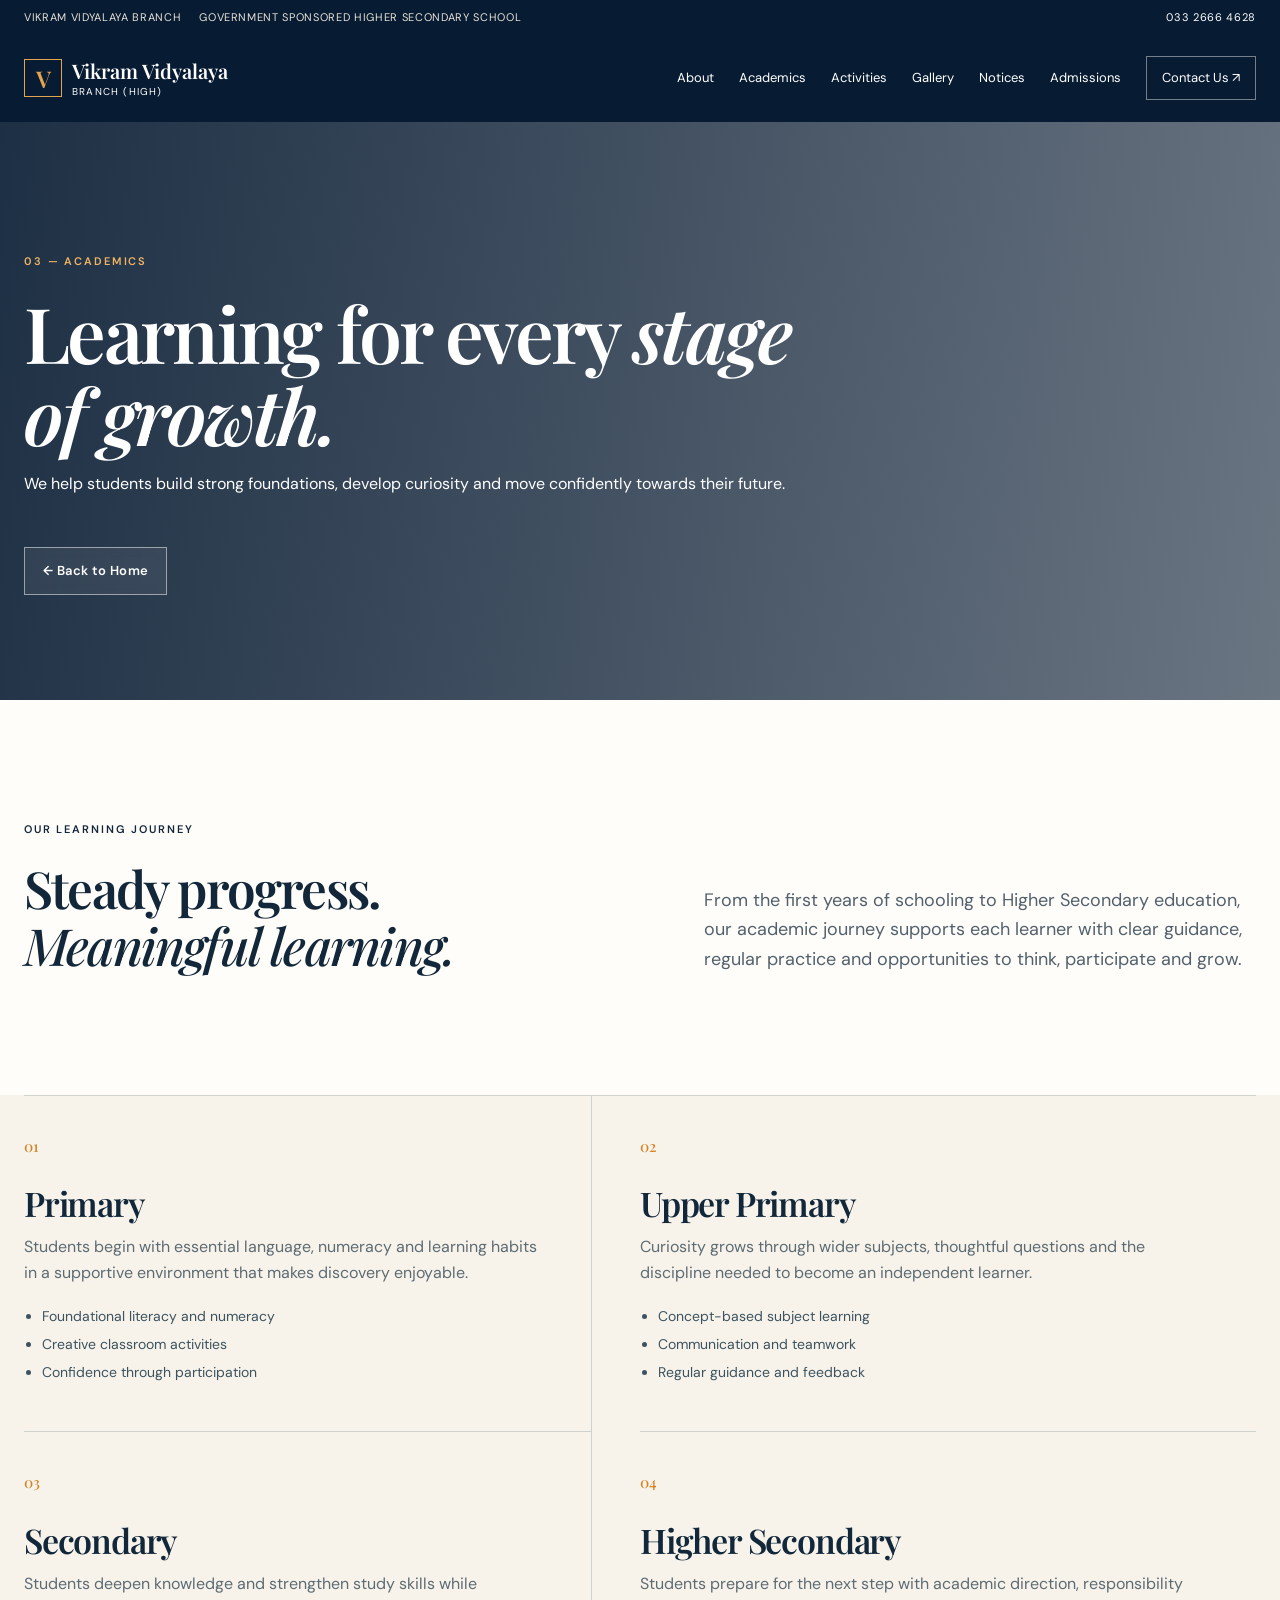
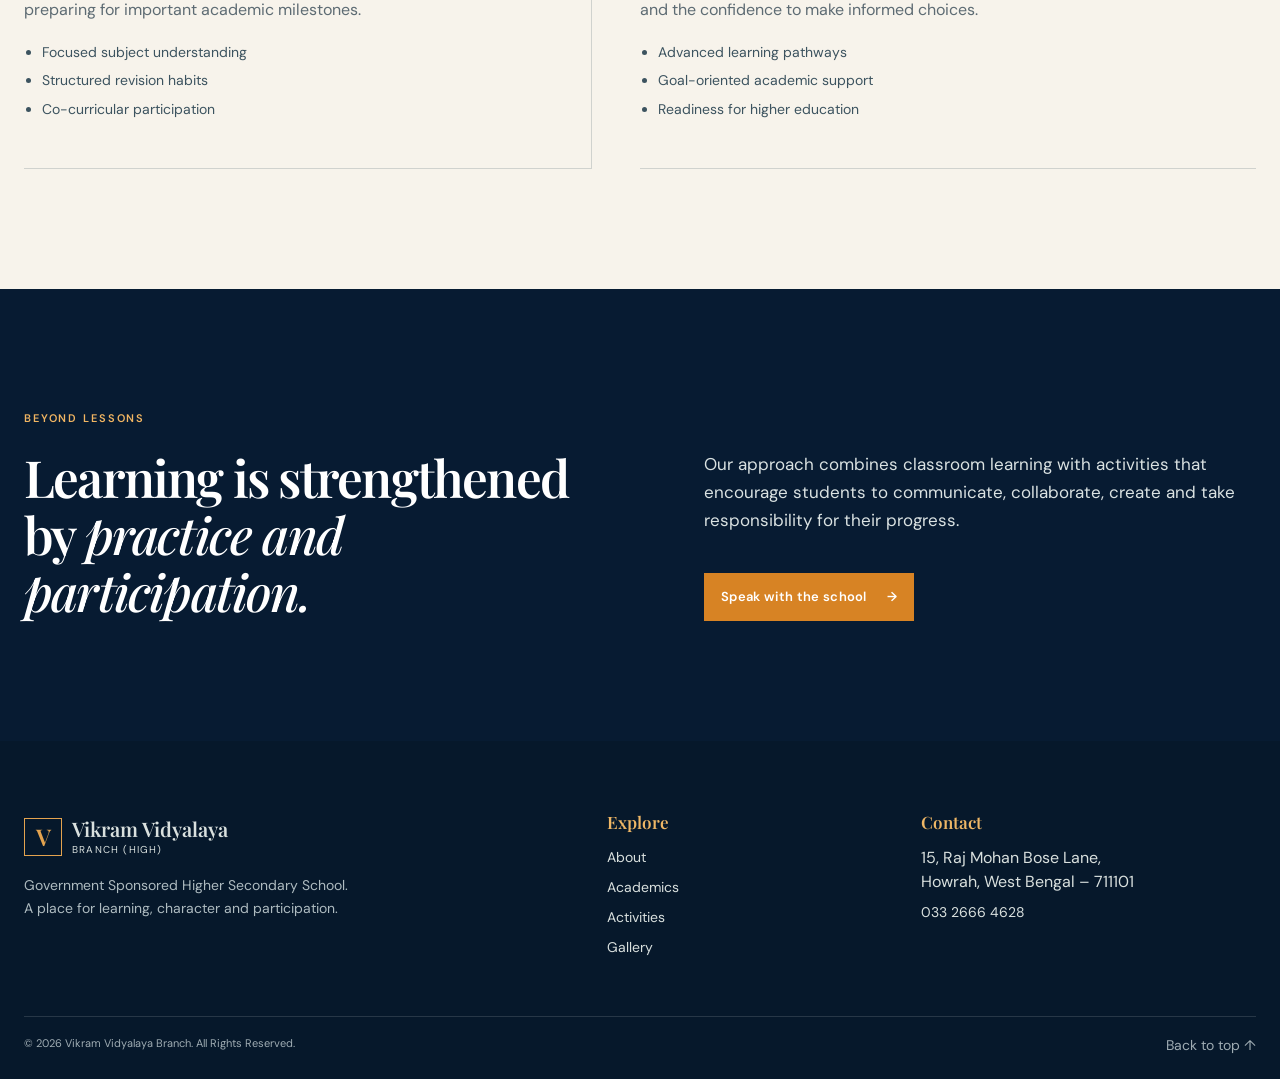
==== academics.html @ 475071ad "Add academic details page and navigation improvements" ====
<!doctype html>
<html lang="en">
  <head>
    <meta charset="UTF-8" /><meta name="viewport" content="width=device-width, initial-scale=1.0" />
    <meta name="description" content="Academic journey at Vikram Vidyalaya Branch." />
    <link rel="icon" href="assets/favicon.svg" type="image/svg+xml" /><link rel="preconnect" href="https://fonts.googleapis.com" /><link rel="preconnect" href="https://fonts.gstatic.com" crossorigin />
    <link href="https://fonts.googleapis.com/css2?family=DM+Sans:opsz,wght@9..40,400;9..40,500;9..40,600;9..40,700&family=Playfair+Display:ital,wght@0,500;0,600;0,700;1,500;1,600&display=swap" rel="stylesheet" />
    <link rel="stylesheet" href="styles.css" /><link rel="stylesheet" href="mobile-nav.css" />
    <style>
      .academic-header{position:relative;top:0;background:var(--navy)}.academic-hero{color:#fff;background:linear-gradient(100deg,#071b32e8,#071b3299),url('https://images.unsplash.com/photo-1509062522246-3755977927d7?auto=format&fit=crop&w=2000&q=84') center/cover;padding:130px 0 105px}.academic-hero h1{font:600 clamp(46px,6vw,78px)/1.06 var(--serif);letter-spacing:-.035em;max-width:780px;margin:0}.academic-hero p:last-child{max-width:580px;font-size:18px;margin:26px 0 0}.academic-home{display:inline-flex;margin-top:34px;padding:12px 18px;border:1px solid #ffffff80;background:#ffffff12;color:#fff!important;font-size:13px;letter-spacing:.03em;backdrop-filter:blur(5px);transition:background .25s ease,transform .25s ease,border-color .25s ease}.academic-home:hover{background:#fff;color:var(--navy)!important;border-color:#fff;transform:translateX(-4px)}.academic-home:focus-visible{outline-color:#fff;outline-offset:5px}.academic-intro{display:grid;grid-template-columns:1fr 1fr;gap:10vw;align-items:end}.academic-intro h2,.stage-grid h2,.academic-support h2{font:600 clamp(35px,4vw,56px)/1.12 var(--serif);letter-spacing:-.035em;margin:0}.academic-intro>p{margin:0;color:#52616c;font-size:18px}.academic-stages{padding-top:0;background:var(--ivory)}.stage-grid{display:grid;grid-template-columns:repeat(2,1fr);border-top:1px solid var(--line)}.stage-grid article{padding:38px 48px 42px 0;border-bottom:1px solid var(--line);margin-right:48px}.stage-grid article:nth-child(odd){border-right:1px solid var(--line);padding-right:48px}.stage-grid article:nth-child(even){padding-left:0;margin-right:0}.stage-grid span{font:500 15px var(--serif);color:var(--saffron)}.stage-grid h2{font-size:34px;margin:24px 0 12px}.stage-grid p{color:#5d6b73;margin:0 0 18px}.stage-grid ul{padding-left:18px;margin:0;color:#3c535f;font-size:14px}.stage-grid li{margin:5px 0}.academic-support{background:var(--navy);color:#fff}.academic-support-grid{display:grid;grid-template-columns:1fr 1fr;gap:10vw;align-items:end}.academic-support-grid>div:last-child{color:#dae2e2;font-size:17px}.academic-support .button{margin-top:22px}@media(max-width:800px){.academic-hero{padding:105px 0 82px}.academic-home{margin-top:28px;padding:13px 18px}.academic-intro,.academic-support-grid{grid-template-columns:1fr;gap:28px}.stage-grid{grid-template-columns:1fr}.stage-grid article,.stage-grid article:nth-child(odd),.stage-grid article:nth-child(even){border-right:0;margin:0;padding:30px 0}.stage-grid article:last-child{border-bottom:0}}
    </style><title>Academics | Vikram Vidyalaya Branch</title>
  </head>
  <body>
    <a class="skip-link" href="#main">Skip to content</a><div class="info-bar"><div class="shell"><span>Vikram Vidyalaya Branch</span><span class="info-type">Government Sponsored Higher Secondary School</span><a href="tel:+913326664628">033 2666 4628</a></div></div>
    <header class="site-header academic-header" id="top"><nav class="nav shell" aria-label="Main navigation"><a class="brand" href="index.html#top" aria-label="Go to Vikram Vidyalaya Branch home"><span class="crest" aria-hidden="true">V</span><span><strong>Vikram Vidyalaya</strong><small>Branch (High)</small></span></a><button class="menu-toggle" type="button" aria-expanded="false" aria-controls="primary-menu"><span></span><span></span><span></span><span class="sr-only">Open menu</span></button><div class="nav-links" id="primary-menu" aria-hidden="true"><a href="index.html#about">About</a><a href="academics.html" aria-current="page">Academics</a><a href="index.html#activities">Activities</a><a href="index.html#gallery">Gallery</a><a href="index.html#notices">Notices</a><a href="index.html#admissions">Admissions</a><a class="nav-contact" href="index.html#contact">Contact Us <span>↗</span></a></div></nav></header>
    <main id="main"><section class="academic-hero"><div class="shell"><p class="kicker light">03 — Academics</p><h1>Learning for every <em>stage of growth.</em></h1><p>We help students build strong foundations, develop curiosity and move confidently towards their future.</p><a class="text-link light academic-home" href="index.html#top">← Back to Home</a></div></section><section class="academic-overview section"><div class="shell academic-intro"><div><p class="eyebrow">Our learning journey</p><h2>Steady progress. <em>Meaningful learning.</em></h2></div><p>From the first years of schooling to Higher Secondary education, our academic journey supports each learner with clear guidance, regular practice and opportunities to think, participate and grow.</p></div></section><section class="academic-stages section"><div class="shell"><div class="stage-grid"><article><span>01</span><h2>Primary</h2><p>Students begin with essential language, numeracy and learning habits in a supportive environment that makes discovery enjoyable.</p><ul><li>Foundational literacy and numeracy</li><li>Creative classroom activities</li><li>Confidence through participation</li></ul></article><article><span>02</span><h2>Upper Primary</h2><p>Curiosity grows through wider subjects, thoughtful questions and the discipline needed to become an independent learner.</p><ul><li>Concept-based subject learning</li><li>Communication and teamwork</li><li>Regular guidance and feedback</li></ul></article><article><span>03</span><h2>Secondary</h2><p>Students deepen knowledge and strengthen study skills while preparing for important academic milestones.</p><ul><li>Focused subject understanding</li><li>Structured revision habits</li><li>Co-curricular participation</li></ul></article><article><span>04</span><h2>Higher Secondary</h2><p>Students prepare for the next step with academic direction, responsibility and the confidence to make informed choices.</p><ul><li>Advanced learning pathways</li><li>Goal-oriented academic support</li><li>Readiness for higher education</li></ul></article></div></div></section><section class="academic-support section"><div class="shell academic-support-grid"><div><p class="eyebrow light">Beyond lessons</p><h2>Learning is strengthened by <em>practice and participation.</em></h2></div><div><p>Our approach combines classroom learning with activities that encourage students to communicate, collaborate, create and take responsibility for their progress.</p><a class="button button-saffron" href="index.html#contact">Speak with the school <span>→</span></a></div></div></section></main>
    <footer><div class="shell footer-grid"><div><a class="brand footer-brand" href="index.html#top" aria-label="Go to Vikram Vidyalaya Branch home"><span class="crest">V</span><span><strong>Vikram Vidyalaya</strong><small>Branch (High)</small></span></a><p>Government Sponsored Higher Secondary School. A place for learning, character and participation.</p></div><div><h3>Explore</h3><a href="index.html#about">About</a><a href="academics.html">Academics</a><a href="index.html#activities">Activities</a><a href="index.html#gallery">Gallery</a></div><div><h3>Contact</h3><address>15, Raj Mohan Bose Lane,<br />Howrah, West Bengal – 711101</address><a href="tel:+913326664628">033 2666 4628</a></div></div><div class="shell footer-bottom"><span>© 2026 Vikram Vidyalaya Branch. All Rights Reserved.</span><a href="#top" aria-label="Back to top of page">Back to top ↑</a></div></footer>
    <script>const toggle=document.querySelector('.menu-toggle'),menu=document.querySelector('.nav-links'),mobile=matchMedia('(max-width: 1024px)');function setMenu(open){menu.classList.toggle('open',open);menu.setAttribute('aria-hidden',String(!open));toggle.setAttribute('aria-expanded',String(open));toggle.querySelector('.sr-only').textContent=open?'Close menu':'Open menu';document.body.classList.toggle('no-scroll',open)}toggle.addEventListener('click',()=>setMenu(!menu.classList.contains('open')));menu.querySelectorAll('a').forEach(link=>link.addEventListener('click',()=>setMenu(false)));document.addEventListener('keydown',event=>{if(event.key==='Escape')setMenu(false)});mobile.addEventListener('change',()=>mobile.matches?setMenu(false):(menu.setAttribute('aria-hidden','false'),document.body.classList.remove('no-scroll')));if(mobile.matches)setMenu(false);else menu.setAttribute('aria-hidden','false');</script>
  </body>
</html>
---- styles.css ----
:root{--navy:#071b32;--ink:#12283a;--ivory:#f7f3eb;--paper:#fffdfa;--saffron:#d78324;--green:#4f7665;--rose:#bd7774;--line:rgba(12,38,57,.16);--serif:"Playfair Display",Georgia,serif;--sans:"DM Sans",Arial,sans-serif}*{box-sizing:border-box}html{scroll-behavior:smooth}body{margin:0;background:var(--paper);color:var(--ink);font:400 16px/1.65 var(--sans)}body.no-scroll{overflow:hidden}.shell{width:min(1240px,calc(100% - 48px));margin:auto}.sr-only{position:absolute;width:1px;height:1px;overflow:hidden;clip:rect(0,0,0,0)}.skip-link{position:fixed;z-index:100;top:-100px;left:20px;background:#fff;color:#000;padding:10px 16px}.skip-link:focus{top:10px}.info-bar{height:34px;background:var(--navy);color:#e8e3d8;font-size:11px;letter-spacing:.06em;text-transform:uppercase}.info-bar .shell{height:100%;display:flex;align-items:center;gap:18px}.info-bar a{margin-left:auto;color:#fff;text-decoration:none}.site-header{position:absolute;z-index:10;top:34px;width:100%;color:#fff;transition:.35s}.site-header.scrolled{position:fixed;top:0;background:rgba(7,27,50,.94);backdrop-filter:blur(14px);box-shadow:0 4px 20px #06152533}.nav{height:88px;display:flex;align-items:center;justify-content:space-between}.brand{display:flex;align-items:center;gap:10px;color:inherit;text-decoration:none;line-height:1.1}.brand strong{display:block;font-family:var(--serif);font-size:20px;font-weight:600}.brand small{display:block;font-size:10px;letter-spacing:.12em;text-transform:uppercase;margin-top:4px}.crest{display:grid;place-items:center;border:1px solid currentColor;width:38px;height:38px;font:600 23px var(--serif);color:#e3a34f}.nav-links{display:flex;align-items:center;gap:25px}.nav-links>a{color:inherit;text-decoration:none;font-size:13px;position:relative}.nav-links>a:not(.nav-contact):after{content:"";position:absolute;bottom:-6px;left:0;width:0;height:1px;background:#e6ad5b;transition:.25s}.nav-links>a:hover:after{width:100%}.nav-contact{padding:10px 15px;border:1px solid #ffffff70}.nav-contact span,.button span,.text-link span{transition:transform .25s;display:inline-block}.nav-contact:hover span,.button:hover span,.text-link:hover span{transform:translateX(4px)}.menu-toggle{display:none;background:transparent;color:#fff;border:0;padding:8px}.menu-toggle span:not(.sr-only){width:25px;height:1px;background:currentColor;display:block;margin:5px}.hero{height:min(88vh,900px);min-height:650px;position:relative;color:white;display:grid;align-items:center;overflow:hidden}.hero-image,.hero-overlay{position:absolute;inset:0}.hero-image{background:url('https://images.unsplash.com/photo-1509062522246-3755977927d7?auto=format&fit=crop&w=2200&q=86') center/cover;animation:heroZoom 13s ease-out both}.hero-overlay{background:linear-gradient(90deg,rgba(3,19,35,.82),rgba(3,19,35,.4) 58%,rgba(3,19,35,.16)),linear-gradient(0deg,rgba(3,19,35,.45),transparent 50%)}.hero-content{position:relative;padding-top:85px;max-width:920px;margin-left:max(24px,calc((100% - 1240px)/2));margin-right:24px}.kicker,.eyebrow{font-size:11px;letter-spacing:.17em;text-transform:uppercase;font-weight:600;margin:0 0 22px}.light{color:#f1b562}.hero-school{font:500 19px var(--serif);letter-spacing:.12em;text-transform:uppercase;margin:0 0 18px}.hero h1{font:600 clamp(42px,5.8vw,80px)/1.06 var(--serif);letter-spacing:-.035em;margin:0;max-width:900px}.hero h1 em,h2 em{font-weight:500}.hero-copy{font-size:18px;max-width:590px;margin:28px 0}.hero-actions{display:flex;align-items:center;gap:26px}.button{display:inline-flex;align-items:center;gap:20px;text-decoration:none;padding:13px 17px;font-size:13px;font-weight:600;letter-spacing:.025em;transition:.25s}.button-light{background:#fff;color:var(--navy)}.button-light:hover{background:#f4d5a3}.button-dark{background:var(--navy);color:#fff}.button-dark:hover{background:#174160}.button-saffron{background:var(--saffron);color:#fff}.button-saffron:hover{background:#ef9b39}.text-link{display:inline-flex;gap:10px;align-items:center;text-decoration:none;font-weight:600;font-size:13px}.text-link.light{color:#fff}.text-link.dark{color:var(--navy)}.scroll-cue{position:absolute;z-index:1;bottom:28px;right:max(24px,calc((100% - 1240px)/2));color:#fff;text-decoration:none;font-size:10px;text-transform:uppercase;letter-spacing:.14em;display:flex;align-items:center;gap:10px;writing-mode:vertical-rl}.scroll-cue span{height:50px;width:1px;background:#fff;display:inline-block}.section{padding:120px 0}.intro{background:var(--ivory)}.intro-grid{display:grid;grid-template-columns:1.1fr .9fr;align-items:center;gap:clamp(44px,9vw,150px)}figure{margin:0}.intro-photo{position:relative}.intro-photo img{display:block;width:100%;aspect-ratio:1.12;object-fit:cover}.intro-photo:before{content:"";position:absolute;border:1px solid var(--saffron);inset:22px -22px -22px 22px;z-index:0}.intro-photo img{position:relative;z-index:1}.intro-photo figcaption{font:italic 14px var(--serif);margin:16px 0 0 20px}.intro-copy h2,.section-heading h2,.academics h2,.message h2,.notices h2,.contact h2,.admissions h2{font:600 clamp(36px,4.1vw,58px)/1.12 var(--serif);letter-spacing:-.035em;margin:0 0 24px}.intro-copy p:not(.eyebrow),.academics-copy>p:not(.eyebrow){color:#52616c;margin:0 0 18px}.intro-copy .text-link{margin-top:17px}.philosophy{padding-bottom:105px}.section-heading{max-width:720px;margin-bottom:60px}.principles{display:grid;grid-template-columns:repeat(4,1fr);border-top:1px solid var(--line)}.principle{padding:24px 28px 0 0;margin-right:26px;border-right:1px solid var(--line)}.principle:last-child{border:0}.principle span{font:500 15px var(--serif);color:var(--saffron)}.principle h3{font:600 24px/1.15 var(--serif);margin:38px 0 15px}.principle p{font-size:14px;color:#65717a;margin:0}.academics{background:#e9edea}.academics-layout{display:grid;grid-template-columns:1fr 1.1fr .72fr;gap:45px;align-items:center}.academics-copy .button{margin-top:20px}.journey{border-left:1px solid #789081;padding-left:30px}.journey div{padding:0 0 25px;position:relative}.journey div:before{content:"";width:9px;height:9px;border:2px solid var(--green);border-radius:50%;background:#e9edea;position:absolute;left:-36px;top:7px}.journey div:last-child{padding:0}.journey b{display:block;font:600 24px var(--serif)}.journey span{font-size:13px;color:#566762}.academics-photo img{width:100%;height:440px;object-fit:cover;display:block}.message{background:var(--navy);color:#fff}.message-grid{display:grid;grid-template-columns:1fr 1fr;align-items:stretch}.message-photo img{width:100%;height:100%;min-height:560px;object-fit:cover;display:block;filter:saturate(.8)}.message-copy{padding:85px clamp(35px,7vw,105px);position:relative}.quote-mark{position:absolute;right:8%;top:42px;font:150px/.7 var(--serif);color:#e3a34f44}.message h2{position:relative;z-index:1}.message blockquote{font:500 24px/1.55 var(--serif);margin:35px 0;color:#f3f0eb}.signature{font-size:12px;text-transform:uppercase;letter-spacing:.14em;color:#efb766}.split{max-width:none;display:flex;justify-content:space-between;align-items:end;gap:40px}.split>p{max-width:330px;color:#68737a;margin:0 0 8px}.activity-editorial{display:grid;grid-template-columns:1.35fr .65fr;grid-template-rows:300px 230px;gap:16px}.activity{position:relative;overflow:hidden;color:#fff;text-decoration:none;display:block}.activity img{width:100%;height:100%;object-fit:cover;display:block;transition:transform .7s}.activity:hover img{transform:scale(1.06)}.activity:after{content:"";position:absolute;inset:0;background:linear-gradient(0deg,rgba(3,20,32,.8),transparent 65%)}.activity.large{grid-row:1/3}.activity.wide{grid-column:2}.activity span{position:absolute;z-index:1;bottom:25px;left:28px;right:20px}.activity small{display:block;font-size:10px;letter-spacing:.14em;text-transform:uppercase;color:#f4b75c;margin-bottom:6px}.activity strong{display:block;font:500 24px/1.1 var(--serif)}.gallery{background:var(--ivory)}.filters{display:flex;flex-wrap:wrap;gap:8px;margin:-25px 0 30px}.filters button{background:transparent;border:1px solid #bcc2bd;padding:7px 12px;text-transform:uppercase;font:600 10px var(--sans);letter-spacing:.1em;color:#4d5b64;cursor:pointer}.filters button.active,.filters button:hover{border-color:var(--navy);background:var(--navy);color:#fff}.gallery-grid{columns:3;column-gap:14px}.gallery-item{width:100%;margin:0 0 14px;display:block;break-inside:avoid;position:relative;border:0;padding:0;background:var(--navy);cursor:pointer;overflow:hidden}.gallery-item img{width:100%;display:block;transition:.5s}.gallery-item:hover img,.gallery-item:focus img{transform:scale(1.05);opacity:.8}.gallery-item span{position:absolute;left:15px;bottom:12px;color:#fff;text-align:left;font:500 16px var(--serif);opacity:0;transform:translateY(8px);transition:.3s}.gallery-item:hover span,.gallery-item:focus span{opacity:1;transform:none}.notices-layout{display:grid;grid-template-columns:.7fr 1.3fr;gap:10vw}.notice-list{border-top:1px solid var(--line)}.notice{display:grid;grid-template-columns:108px 1fr auto;gap:22px;align-items:center;border-bottom:1px solid var(--line);padding:22px 0}.notice-date{font:500 18px/1.1 var(--serif)}.notice-date small{display:block;font:10px var(--sans);letter-spacing:.1em;text-transform:uppercase;color:#6f7b81;margin-top:7px}.notice h3{font:600 20px/1.2 var(--serif);margin:0 0 5px}.notice p{font-size:13px;color:#67747c;margin:0}.notice a{color:var(--navy);font-size:13px;white-space:nowrap}.admissions{color:#fff;background:linear-gradient(90deg,#08223aeb,#08223a9e),url('https://images.unsplash.com/photo-1503676260728-1c00da094a0b?auto=format&fit=crop&w=1800&q=82') center/cover;padding:105px 0}.admissions-inner{max-width:760px;text-align:center}.admissions h2{margin-bottom:18px}.admissions p:not(.eyebrow){max-width:590px;margin:0 auto 28px;color:#e2e9e7}.admissions-inner>div{display:flex;justify-content:center;align-items:center;gap:26px}.contact-grid{display:grid;grid-template-columns:1.12fr .88fr;align-items:center;gap:8vw}.map-card{height:480px;border:1px solid var(--line);padding:10px}.map-card iframe{width:100%;height:100%;border:0;filter:grayscale(1) contrast(.9)}.contact address,footer address{font-style:normal;font-size:16px;line-height:1.5}.phone{font:500 29px var(--serif);display:block;color:var(--navy);text-decoration:none;margin:20px 0 26px}.contact-actions{display:flex;gap:25px;align-items:center}footer{background:#06182b;color:#d9e0de;padding:70px 0 22px}footer a{display:block;color:inherit;text-decoration:none;margin:7px 0;font-size:14px}.footer-grid{display:grid;grid-template-columns:1.5fr .7fr 1fr;gap:80px}.footer-brand{margin-bottom:18px}.footer-grid p{max-width:330px;font-size:14px;color:#aebbc0}.footer-grid h3{font:600 17px var(--serif);color:#efb766;margin:0 0 13px}.footer-bottom{border-top:1px solid #ffffff22;margin-top:50px;padding-top:17px;display:flex;justify-content:space-between;color:#9facb3;font-size:11px}.footer-bottom a{margin:0}.lightbox{width:100%;height:100%;max-width:none;max-height:none;background:#041321f5;border:0;color:#fff;padding:60px;place-items:center;z-index:99}.lightbox[open]{display:grid}.lightbox::backdrop{background:#041321e6}.lightbox figure{max-width:min(1100px,calc(100vw - 160px));max-height:calc(100vh - 120px);text-align:center}.lightbox img{max-width:100%;max-height:calc(100vh - 155px);object-fit:contain}.lightbox figcaption{font:14px var(--sans);margin-top:10px}.lightbox button{position:absolute;background:#ffffff18;border:1px solid #ffffff44;color:#fff;width:44px;height:44px;font-size:24px;cursor:pointer}.lightbox-close{top:25px;right:30px}.lightbox-prev{left:25px;top:50%}.lightbox-next{right:25px;top:50%}.lightbox-count{position:absolute;bottom:16px;font-size:12px}.reveal{opacity:0;transform:translateY(25px);transition:opacity .7s,transform .7s}.reveal.visible{opacity:1;transform:none}@keyframes heroZoom{from{transform:scale(1.08);opacity:.3}to{transform:scale(1);opacity:1}}a:focus-visible,button:focus-visible{outline:3px solid var(--saffron);outline-offset:4px}@media(max-width:800px){.shell{width:min(100% - 36px,1240px)}.info-type{display:none}.site-header{top:34px}.nav{height:72px}.menu-toggle{display:block;z-index:2}.nav-links{position:absolute;top:0;left:0;width:100%;min-height:100vh;background:var(--navy);padding:115px 30px 30px;display:flex;flex-direction:column;align-items:flex-start;gap:21px;transform:translateX(100%);transition:.35s}.nav-links.open{transform:none}.nav-links>a{font:500 23px var(--serif)}.nav-links .nav-contact{font:600 14px var(--sans);margin-top:10px}.hero{min-height:620px;height:86vh}.hero-content{padding-top:90px}.hero h1{font-size:clamp(40px,10vw,58px)}.hero-copy{font-size:16px}.scroll-cue{right:20px}.section{padding:82px 0}.intro-grid,.academics-layout,.contact-grid{grid-template-columns:1fr;gap:42px}.intro-photo{max-width:530px}.intro-copy{max-width:620px}.principles{grid-template-columns:1fr 1fr}.principle:nth-child(2){border-right:0}.principle{padding-bottom:28px;margin-right:20px}.academics-layout{grid-template-columns:1fr 1fr}.academics-copy{grid-column:1/3}.academics-photo{max-width:380px}.message-grid{grid-template-columns:1fr}.message-photo img{min-height:340px;height:340px}.message-copy{padding:70px 35px}.activity-editorial{grid-template-rows:250px 210px}.gallery-grid{columns:2}.notices-layout{grid-template-columns:1fr;gap:36px}.map-card{height:370px}.footer-grid{grid-template-columns:1fr 1fr;gap:40px}.footer-grid>div:first-child{grid-column:1/3}}@media(max-width:520px){.info-bar .shell{font-size:9px}.brand strong{font-size:17px}.hero-actions,.admissions-inner>div,.contact-actions{align-items:flex-start;flex-direction:column;gap:17px}.hero-school{font-size:14px}.scroll-cue{display:none}.intro-photo:before{inset:13px -13px -13px 13px}.principles{grid-template-columns:1fr}.principle,.principle:nth-child(2){border-right:0;border-bottom:1px solid var(--line);padding:21px 0;margin:0}.principle:last-child{border:0}.principle h3{margin:20px 0 10px}.academics-layout{grid-template-columns:1fr}.academics-copy{grid-column:auto}.academics-photo{display:none}.split{display:block}.split>p{margin-top:18px}.activity-editorial{display:block}.activity{height:270px;margin-bottom:14px}.gallery-grid{columns:1}.notice{grid-template-columns:78px 1fr;padding:20px 0}.notice a{grid-column:2}.notice h3{font-size:18px}.message blockquote{font-size:21px}.contact-grid{gap:35px}.map-card{height:290px}.footer-grid{grid-template-columns:1fr;gap:30px}.footer-grid>div:first-child{grid-column:auto}.footer-bottom{display:block}.footer-bottom a{margin-top:8px}.lightbox{padding:45px 15px}.lightbox figure{max-width:100%}.lightbox-prev{left:8px}.lightbox-next{right:8px}}@media(prefers-reduced-motion:reduce){*,*:before,*:after{animation-duration:.01ms!important;transition-duration:.01ms!important;scroll-behavior:auto!important}.reveal{opacity:1;transform:none}}
---- mobile-nav.css ----
/* Off-canvas navigation for tablet and mobile screens. */
@media (max-width: 1024px) {
  .menu-toggle { position: relative; display: block; z-index: 12; }

  .menu-toggle span:not(.sr-only) { transition: transform .25s ease, opacity .2s ease; }
  .menu-toggle[aria-expanded="true"] span:nth-child(1) { transform: translateY(6px) rotate(45deg); }
  .menu-toggle[aria-expanded="true"] span:nth-child(2) { opacity: 0; }
  .menu-toggle[aria-expanded="true"] span:nth-child(3) { transform: translateY(-6px) rotate(-45deg); }

  .nav-links {
    position: fixed;
    inset: 0 0 0 auto;
    width: min(390px, 100%);
    min-height: 100dvh;
    background: var(--navy);
    padding: 115px 32px 36px;
    display: flex;
    flex-direction: column;
    align-items: flex-start;
    gap: 21px;
    transform: translateX(101%);
    visibility: hidden;
    pointer-events: none;
    transition: transform .35s ease, visibility 0s linear .35s;
    box-shadow: -18px 0 38px #0003;
    z-index: 11;
  }

  .nav-links.open {
    transform: translateX(0);
    visibility: visible;
    pointer-events: auto;
    transition: transform .35s ease;
  }

  .nav-links > a { font: 500 23px var(--serif); }
  .nav-links .nav-contact { font: 600 14px var(--sans); margin-top: 10px; }
}
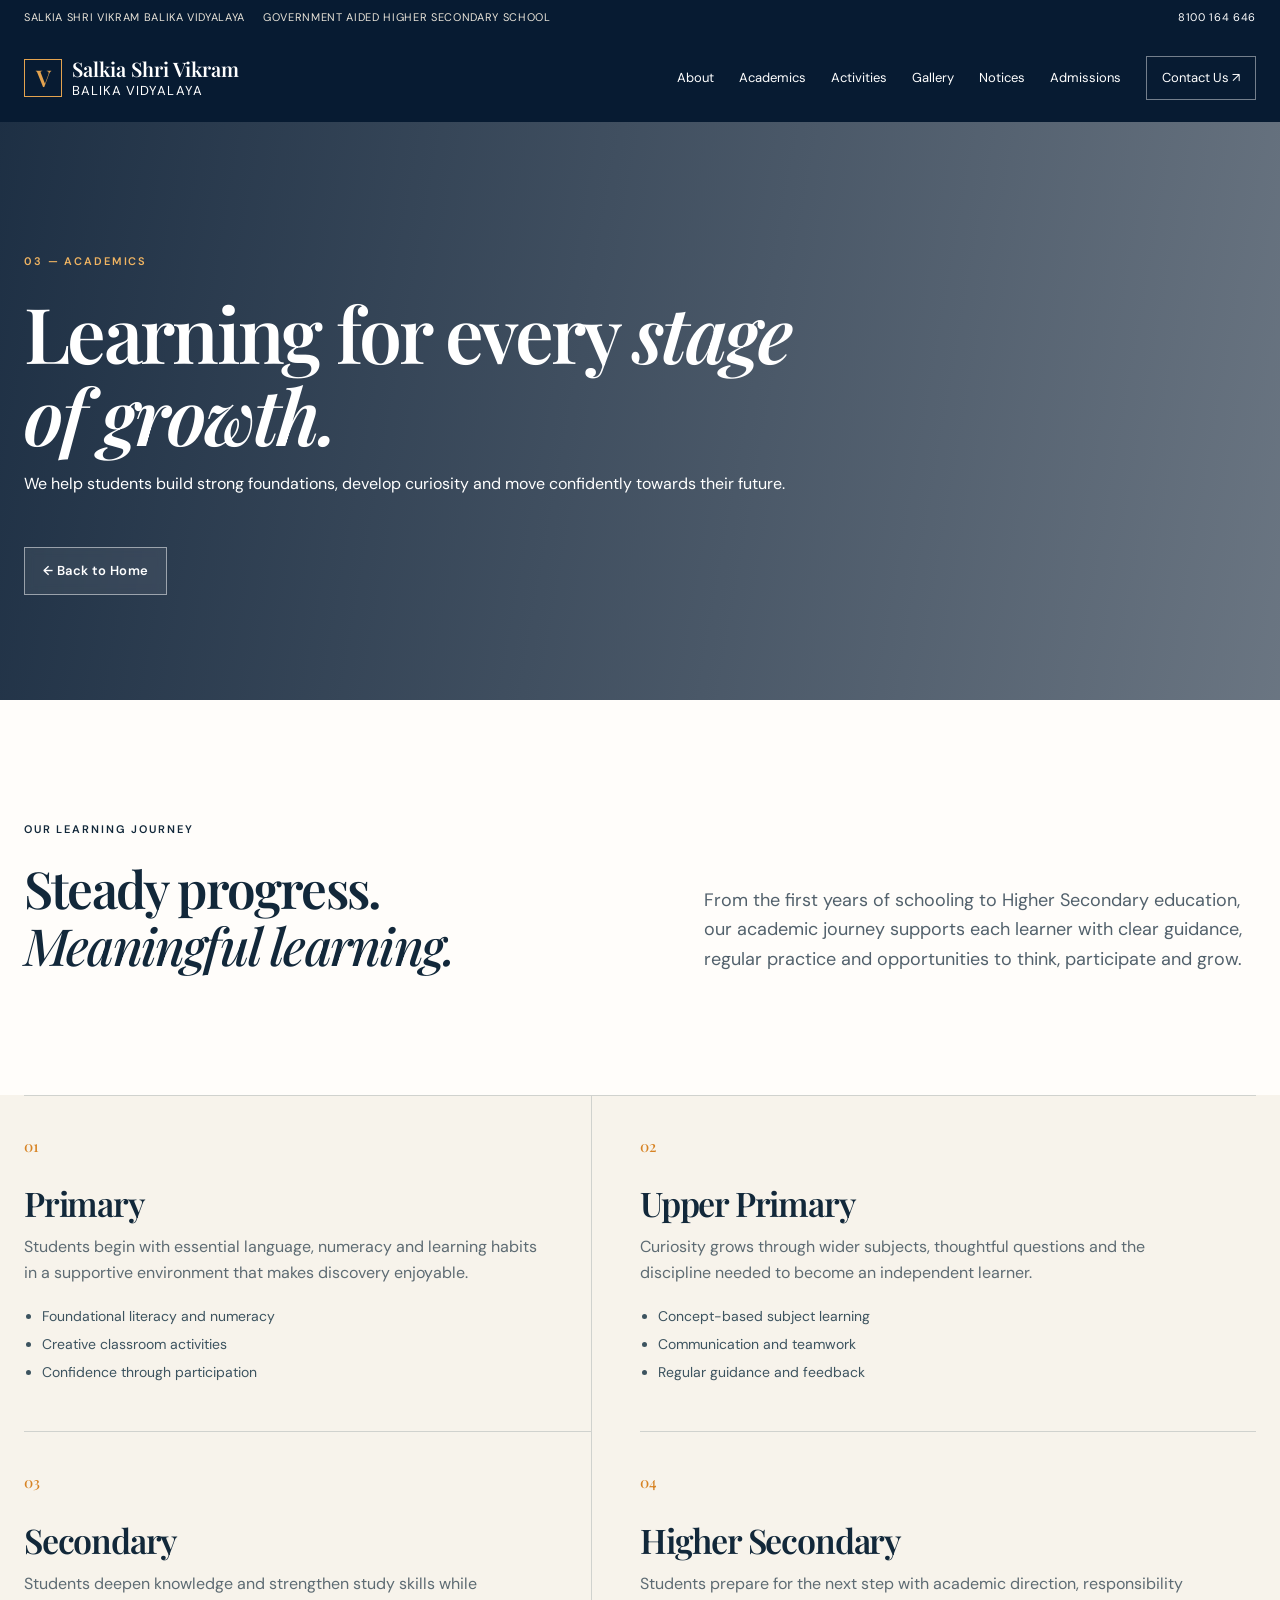
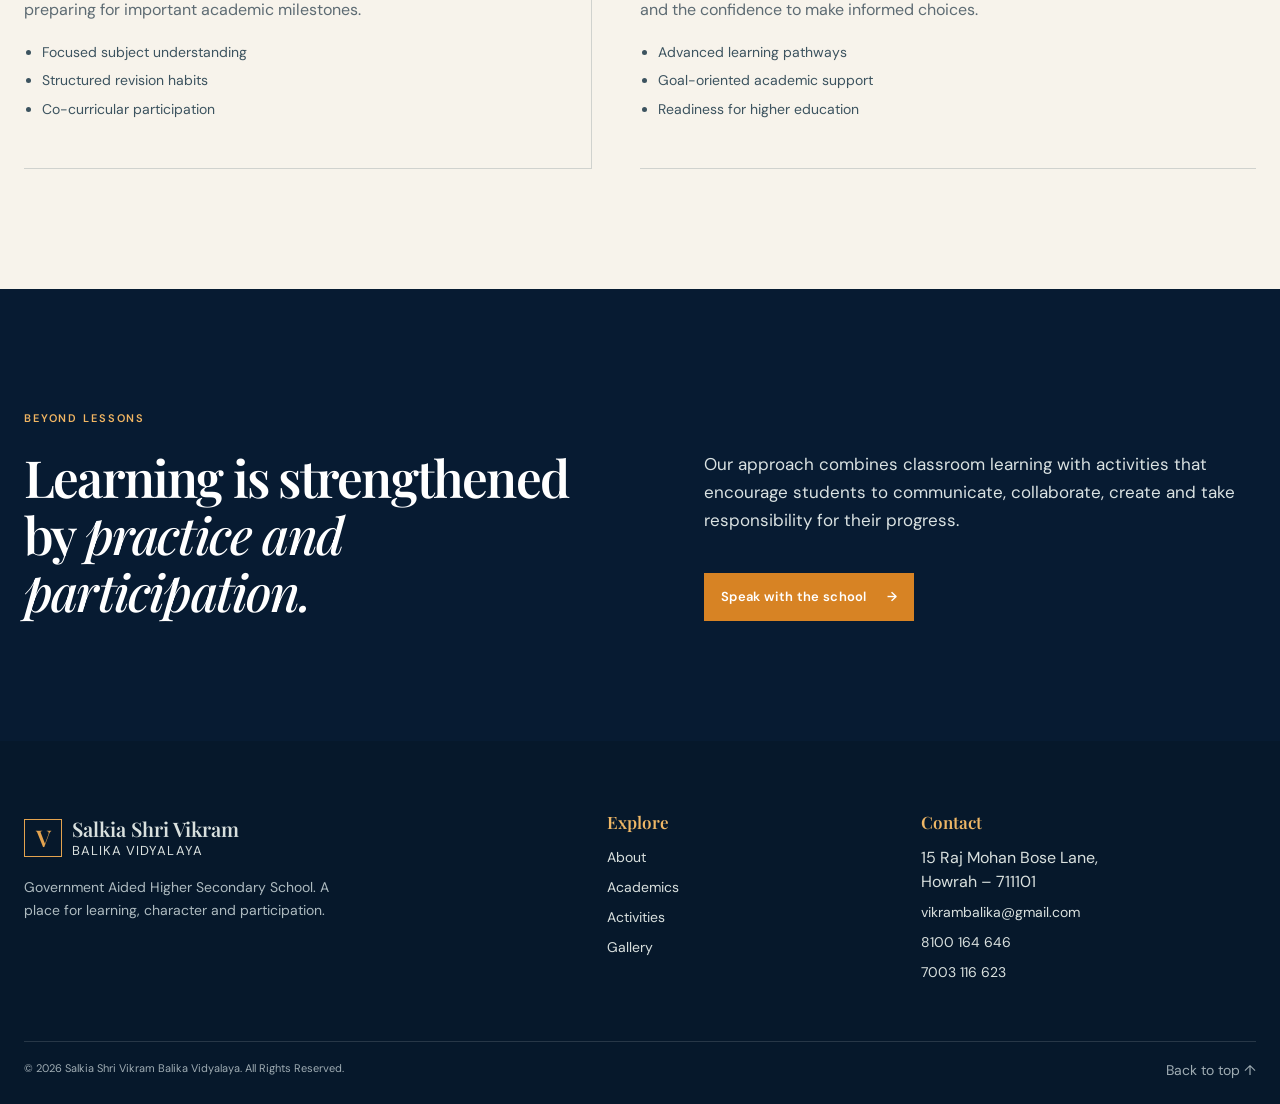
==== commit 6faaf7ec: "Update school details and add campus photos" ====
--- a/academics.html
+++ b/academics.html
@@ -2,19 +2,19 @@
 <html lang="en">
   <head>
     <meta charset="UTF-8" /><meta name="viewport" content="width=device-width, initial-scale=1.0" />
-    <meta name="description" content="Academic journey at Vikram Vidyalaya Branch." />
+    <meta name="description" content="Academic journey at Salkia Shri Vikram Balika Vidyalaya." />
     <link rel="icon" href="assets/favicon.svg" type="image/svg+xml" /><link rel="preconnect" href="https://fonts.googleapis.com" /><link rel="preconnect" href="https://fonts.gstatic.com" crossorigin />
     <link href="https://fonts.googleapis.com/css2?family=DM+Sans:opsz,wght@9..40,400;9..40,500;9..40,600;9..40,700&family=Playfair+Display:ital,wght@0,500;0,600;0,700;1,500;1,600&display=swap" rel="stylesheet" />
     <link rel="stylesheet" href="styles.css" /><link rel="stylesheet" href="mobile-nav.css" />
     <style>
       .academic-header{position:relative;top:0;background:var(--navy)}.academic-hero{color:#fff;background:linear-gradient(100deg,#071b32e8,#071b3299),url('https://images.unsplash.com/photo-1509062522246-3755977927d7?auto=format&fit=crop&w=2000&q=84') center/cover;padding:130px 0 105px}.academic-hero h1{font:600 clamp(46px,6vw,78px)/1.06 var(--serif);letter-spacing:-.035em;max-width:780px;margin:0}.academic-hero p:last-child{max-width:580px;font-size:18px;margin:26px 0 0}.academic-home{display:inline-flex;margin-top:34px;padding:12px 18px;border:1px solid #ffffff80;background:#ffffff12;color:#fff!important;font-size:13px;letter-spacing:.03em;backdrop-filter:blur(5px);transition:background .25s ease,transform .25s ease,border-color .25s ease}.academic-home:hover{background:#fff;color:var(--navy)!important;border-color:#fff;transform:translateX(-4px)}.academic-home:focus-visible{outline-color:#fff;outline-offset:5px}.academic-intro{display:grid;grid-template-columns:1fr 1fr;gap:10vw;align-items:end}.academic-intro h2,.stage-grid h2,.academic-support h2{font:600 clamp(35px,4vw,56px)/1.12 var(--serif);letter-spacing:-.035em;margin:0}.academic-intro>p{margin:0;color:#52616c;font-size:18px}.academic-stages{padding-top:0;background:var(--ivory)}.stage-grid{display:grid;grid-template-columns:repeat(2,1fr);border-top:1px solid var(--line)}.stage-grid article{padding:38px 48px 42px 0;border-bottom:1px solid var(--line);margin-right:48px}.stage-grid article:nth-child(odd){border-right:1px solid var(--line);padding-right:48px}.stage-grid article:nth-child(even){padding-left:0;margin-right:0}.stage-grid span{font:500 15px var(--serif);color:var(--saffron)}.stage-grid h2{font-size:34px;margin:24px 0 12px}.stage-grid p{color:#5d6b73;margin:0 0 18px}.stage-grid ul{padding-left:18px;margin:0;color:#3c535f;font-size:14px}.stage-grid li{margin:5px 0}.academic-support{background:var(--navy);color:#fff}.academic-support-grid{display:grid;grid-template-columns:1fr 1fr;gap:10vw;align-items:end}.academic-support-grid>div:last-child{color:#dae2e2;font-size:17px}.academic-support .button{margin-top:22px}@media(max-width:800px){.academic-hero{padding:105px 0 82px}.academic-home{margin-top:28px;padding:13px 18px}.academic-intro,.academic-support-grid{grid-template-columns:1fr;gap:28px}.stage-grid{grid-template-columns:1fr}.stage-grid article,.stage-grid article:nth-child(odd),.stage-grid article:nth-child(even){border-right:0;margin:0;padding:30px 0}.stage-grid article:last-child{border-bottom:0}}
-    </style><title>Academics | Vikram Vidyalaya Branch</title>
+    </style><title>Academics | Salkia Shri Vikram Balika Vidyalaya</title>
   </head>
   <body>
-    <a class="skip-link" href="#main">Skip to content</a><div class="info-bar"><div class="shell"><span>Vikram Vidyalaya Branch</span><span class="info-type">Government Sponsored Higher Secondary School</span><a href="tel:+913326664628">033 2666 4628</a></div></div>
-    <header class="site-header academic-header" id="top"><nav class="nav shell" aria-label="Main navigation"><a class="brand" href="index.html#top" aria-label="Go to Vikram Vidyalaya Branch home"><span class="crest" aria-hidden="true">V</span><span><strong>Vikram Vidyalaya</strong><small>Branch (High)</small></span></a><button class="menu-toggle" type="button" aria-expanded="false" aria-controls="primary-menu"><span></span><span></span><span></span><span class="sr-only">Open menu</span></button><div class="nav-links" id="primary-menu" aria-hidden="true"><a href="index.html#about">About</a><a href="academics.html" aria-current="page">Academics</a><a href="index.html#activities">Activities</a><a href="index.html#gallery">Gallery</a><a href="index.html#notices">Notices</a><a href="index.html#admissions">Admissions</a><a class="nav-contact" href="index.html#contact">Contact Us <span>↗</span></a></div></nav></header>
+    <a class="skip-link" href="#main">Skip to content</a><div class="info-bar"><div class="shell"><span>Salkia Shri Vikram Balika Vidyalaya</span><span class="info-type">Government Aided Higher Secondary School</span><a href="tel:+918100164646">8100 164 646</a></div></div>
+    <header class="site-header academic-header" id="top"><nav class="nav shell" aria-label="Main navigation"><a class="brand" href="index.html#top" aria-label="Go to Salkia Shri Vikram Balika Vidyalaya home"><span class="crest" aria-hidden="true">V</span><span><strong>Salkia Shri Vikram</strong><small class="brand-school-type">Balika Vidyalaya</small></span></a><button class="menu-toggle" type="button" aria-expanded="false" aria-controls="primary-menu"><span></span><span></span><span></span><span class="sr-only">Open menu</span></button><div class="nav-links" id="primary-menu" aria-hidden="true"><a href="index.html#about">About</a><a href="academics.html" aria-current="page">Academics</a><a href="index.html#activities">Activities</a><a href="index.html#gallery">Gallery</a><a href="index.html#notices">Notices</a><a href="index.html#admissions">Admissions</a><a class="nav-contact" href="index.html#contact">Contact Us <span>↗</span></a></div></nav></header>
     <main id="main"><section class="academic-hero"><div class="shell"><p class="kicker light">03 — Academics</p><h1>Learning for every <em>stage of growth.</em></h1><p>We help students build strong foundations, develop curiosity and move confidently towards their future.</p><a class="text-link light academic-home" href="index.html#top">← Back to Home</a></div></section><section class="academic-overview section"><div class="shell academic-intro"><div><p class="eyebrow">Our learning journey</p><h2>Steady progress. <em>Meaningful learning.</em></h2></div><p>From the first years of schooling to Higher Secondary education, our academic journey supports each learner with clear guidance, regular practice and opportunities to think, participate and grow.</p></div></section><section class="academic-stages section"><div class="shell"><div class="stage-grid"><article><span>01</span><h2>Primary</h2><p>Students begin with essential language, numeracy and learning habits in a supportive environment that makes discovery enjoyable.</p><ul><li>Foundational literacy and numeracy</li><li>Creative classroom activities</li><li>Confidence through participation</li></ul></article><article><span>02</span><h2>Upper Primary</h2><p>Curiosity grows through wider subjects, thoughtful questions and the discipline needed to become an independent learner.</p><ul><li>Concept-based subject learning</li><li>Communication and teamwork</li><li>Regular guidance and feedback</li></ul></article><article><span>03</span><h2>Secondary</h2><p>Students deepen knowledge and strengthen study skills while preparing for important academic milestones.</p><ul><li>Focused subject understanding</li><li>Structured revision habits</li><li>Co-curricular participation</li></ul></article><article><span>04</span><h2>Higher Secondary</h2><p>Students prepare for the next step with academic direction, responsibility and the confidence to make informed choices.</p><ul><li>Advanced learning pathways</li><li>Goal-oriented academic support</li><li>Readiness for higher education</li></ul></article></div></div></section><section class="academic-support section"><div class="shell academic-support-grid"><div><p class="eyebrow light">Beyond lessons</p><h2>Learning is strengthened by <em>practice and participation.</em></h2></div><div><p>Our approach combines classroom learning with activities that encourage students to communicate, collaborate, create and take responsibility for their progress.</p><a class="button button-saffron" href="index.html#contact">Speak with the school <span>→</span></a></div></div></section></main>
-    <footer><div class="shell footer-grid"><div><a class="brand footer-brand" href="index.html#top" aria-label="Go to Vikram Vidyalaya Branch home"><span class="crest">V</span><span><strong>Vikram Vidyalaya</strong><small>Branch (High)</small></span></a><p>Government Sponsored Higher Secondary School. A place for learning, character and participation.</p></div><div><h3>Explore</h3><a href="index.html#about">About</a><a href="academics.html">Academics</a><a href="index.html#activities">Activities</a><a href="index.html#gallery">Gallery</a></div><div><h3>Contact</h3><address>15, Raj Mohan Bose Lane,<br />Howrah, West Bengal – 711101</address><a href="tel:+913326664628">033 2666 4628</a></div></div><div class="shell footer-bottom"><span>© 2026 Vikram Vidyalaya Branch. All Rights Reserved.</span><a href="#top" aria-label="Back to top of page">Back to top ↑</a></div></footer>
+    <footer><div class="shell footer-grid"><div><a class="brand footer-brand" href="index.html#top" aria-label="Go to Salkia Shri Vikram Balika Vidyalaya home"><span class="crest">V</span><span><strong>Salkia Shri Vikram</strong><small class="brand-school-type">Balika Vidyalaya</small></span></a><p>Government Aided Higher Secondary School. A place for learning, character and participation.</p></div><div><h3>Explore</h3><a href="index.html#about">About</a><a href="academics.html">Academics</a><a href="index.html#activities">Activities</a><a href="index.html#gallery">Gallery</a></div><div><h3>Contact</h3><address>15 Raj Mohan Bose Lane,<br />Howrah – 711101</address><a href="mailto:vikrambalika@gmail.com">vikrambalika@gmail.com</a><a href="tel:+918100164646">8100 164 646</a><a href="tel:+917003116623">7003 116 623</a></div></div><div class="shell footer-bottom"><span>© 2026 Salkia Shri Vikram Balika Vidyalaya. All Rights Reserved.</span><a href="#top" aria-label="Back to top of page">Back to top ↑</a></div></footer>
     <script>const toggle=document.querySelector('.menu-toggle'),menu=document.querySelector('.nav-links'),mobile=matchMedia('(max-width: 1024px)');function setMenu(open){menu.classList.toggle('open',open);menu.setAttribute('aria-hidden',String(!open));toggle.setAttribute('aria-expanded',String(open));toggle.querySelector('.sr-only').textContent=open?'Close menu':'Open menu';document.body.classList.toggle('no-scroll',open)}toggle.addEventListener('click',()=>setMenu(!menu.classList.contains('open')));menu.querySelectorAll('a').forEach(link=>link.addEventListener('click',()=>setMenu(false)));document.addEventListener('keydown',event=>{if(event.key==='Escape')setMenu(false)});mobile.addEventListener('change',()=>mobile.matches?setMenu(false):(menu.setAttribute('aria-hidden','false'),document.body.classList.remove('no-scroll')));if(mobile.matches)setMenu(false);else menu.setAttribute('aria-hidden','false');</script>
   </body>
 </html>
--- a/mobile-nav.css
+++ b/mobile-nav.css
@@ -1,4 +1,6 @@
 /* Off-canvas navigation for tablet and mobile screens. */
+.brand-school-type { font-size: 13px !important; letter-spacing: .08em !important; }
+
 @media (max-width: 1024px) {
   .menu-toggle { position: relative; display: block; z-index: 12; }
 
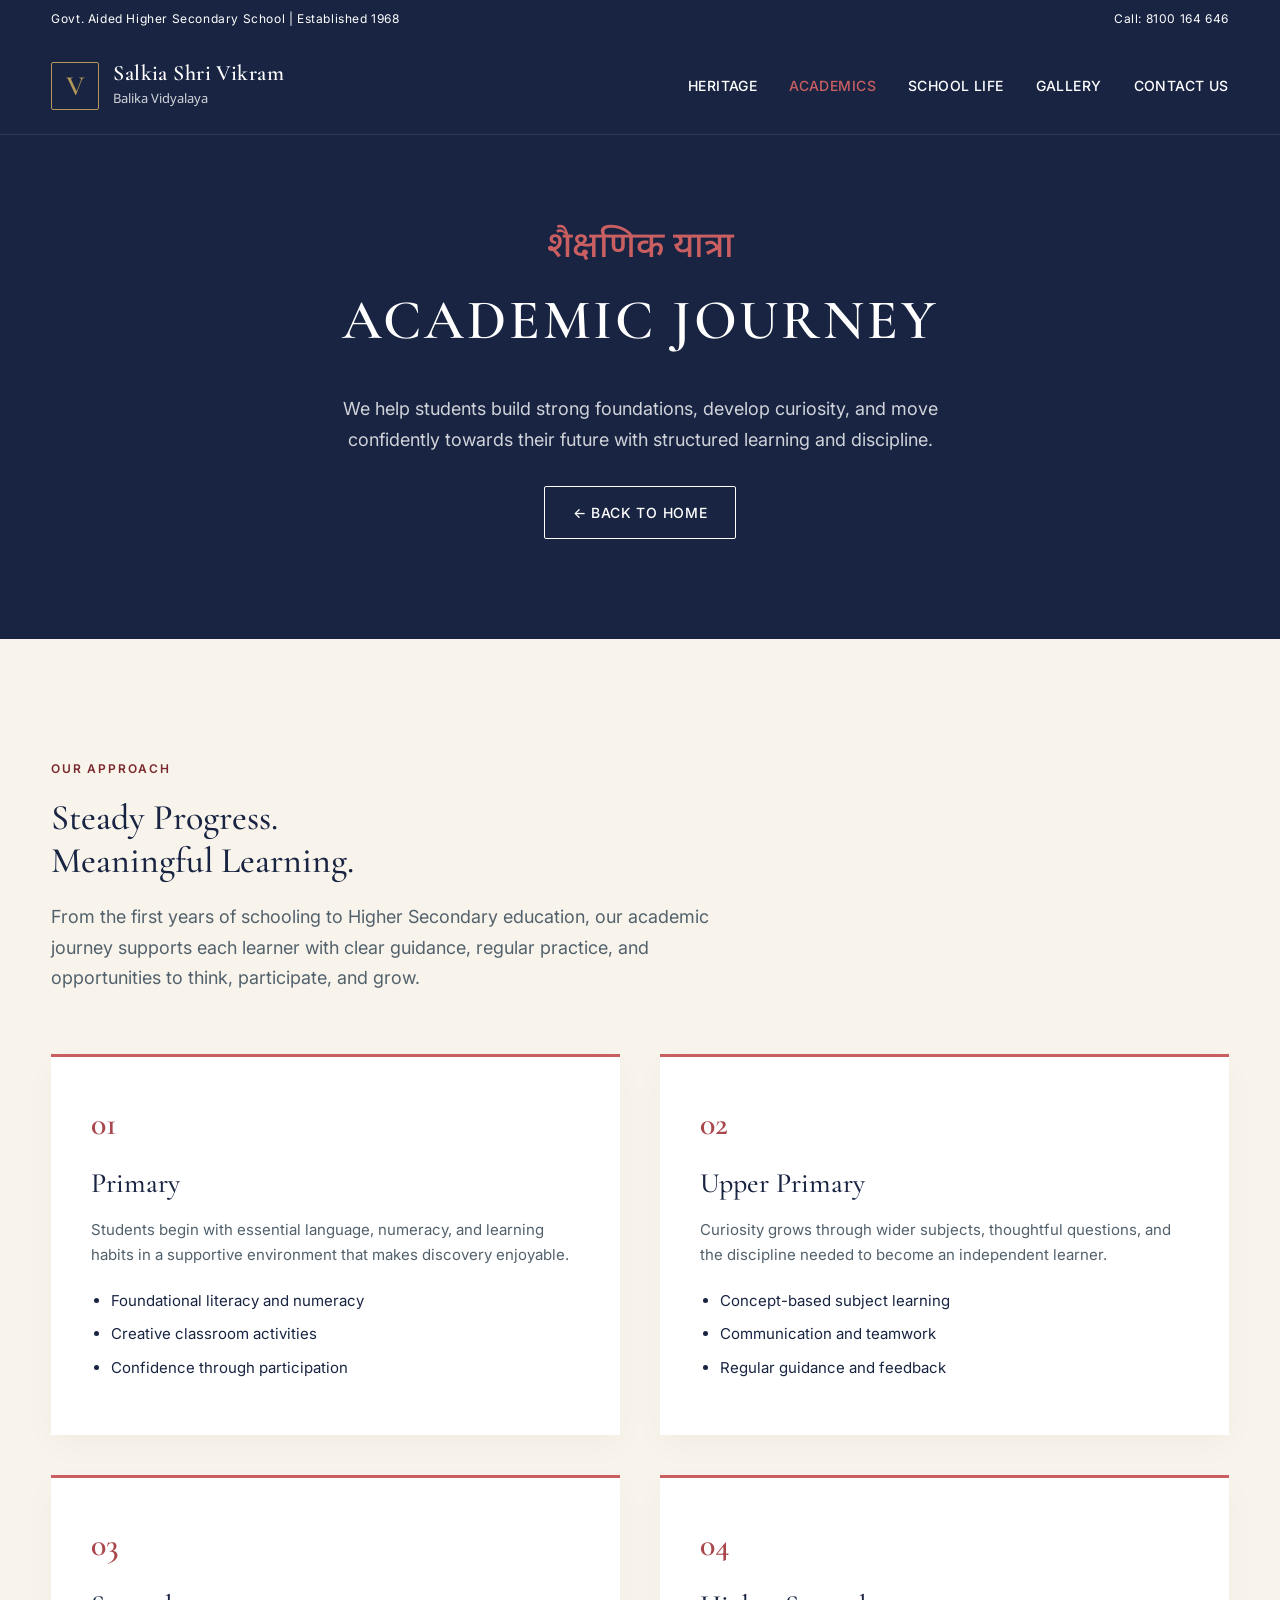
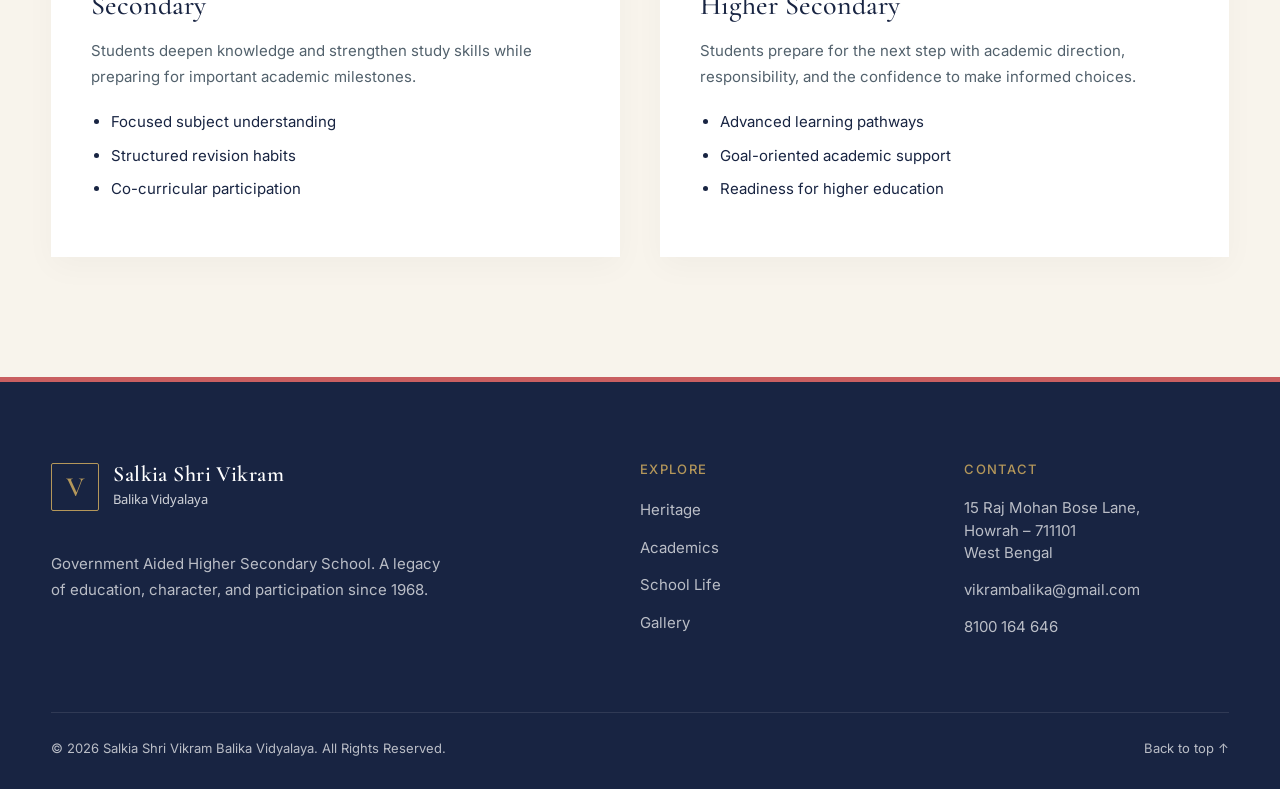
==== commit d048854d: "faet : re-design the whole websites to match the actual theme of school" ====
--- a/academics.html
+++ b/academics.html
@@ -1,20 +1,176 @@
 <!doctype html>
 <html lang="en">
-  <head>
-    <meta charset="UTF-8" /><meta name="viewport" content="width=device-width, initial-scale=1.0" />
-    <meta name="description" content="Academic journey at Salkia Shri Vikram Balika Vidyalaya." />
-    <link rel="icon" href="assets/favicon.svg" type="image/svg+xml" /><link rel="preconnect" href="https://fonts.googleapis.com" /><link rel="preconnect" href="https://fonts.gstatic.com" crossorigin />
-    <link href="https://fonts.googleapis.com/css2?family=DM+Sans:opsz,wght@9..40,400;9..40,500;9..40,600;9..40,700&family=Playfair+Display:ital,wght@0,500;0,600;0,700;1,500;1,600&display=swap" rel="stylesheet" />
-    <link rel="stylesheet" href="styles.css" /><link rel="stylesheet" href="mobile-nav.css" />
-    <style>
-      .academic-header{position:relative;top:0;background:var(--navy)}.academic-hero{color:#fff;background:linear-gradient(100deg,#071b32e8,#071b3299),url('https://images.unsplash.com/photo-1509062522246-3755977927d7?auto=format&fit=crop&w=2000&q=84') center/cover;padding:130px 0 105px}.academic-hero h1{font:600 clamp(46px,6vw,78px)/1.06 var(--serif);letter-spacing:-.035em;max-width:780px;margin:0}.academic-hero p:last-child{max-width:580px;font-size:18px;margin:26px 0 0}.academic-home{display:inline-flex;margin-top:34px;padding:12px 18px;border:1px solid #ffffff80;background:#ffffff12;color:#fff!important;font-size:13px;letter-spacing:.03em;backdrop-filter:blur(5px);transition:background .25s ease,transform .25s ease,border-color .25s ease}.academic-home:hover{background:#fff;color:var(--navy)!important;border-color:#fff;transform:translateX(-4px)}.academic-home:focus-visible{outline-color:#fff;outline-offset:5px}.academic-intro{display:grid;grid-template-columns:1fr 1fr;gap:10vw;align-items:end}.academic-intro h2,.stage-grid h2,.academic-support h2{font:600 clamp(35px,4vw,56px)/1.12 var(--serif);letter-spacing:-.035em;margin:0}.academic-intro>p{margin:0;color:#52616c;font-size:18px}.academic-stages{padding-top:0;background:var(--ivory)}.stage-grid{display:grid;grid-template-columns:repeat(2,1fr);border-top:1px solid var(--line)}.stage-grid article{padding:38px 48px 42px 0;border-bottom:1px solid var(--line);margin-right:48px}.stage-grid article:nth-child(odd){border-right:1px solid var(--line);padding-right:48px}.stage-grid article:nth-child(even){padding-left:0;margin-right:0}.stage-grid span{font:500 15px var(--serif);color:var(--saffron)}.stage-grid h2{font-size:34px;margin:24px 0 12px}.stage-grid p{color:#5d6b73;margin:0 0 18px}.stage-grid ul{padding-left:18px;margin:0;color:#3c535f;font-size:14px}.stage-grid li{margin:5px 0}.academic-support{background:var(--navy);color:#fff}.academic-support-grid{display:grid;grid-template-columns:1fr 1fr;gap:10vw;align-items:end}.academic-support-grid>div:last-child{color:#dae2e2;font-size:17px}.academic-support .button{margin-top:22px}@media(max-width:800px){.academic-hero{padding:105px 0 82px}.academic-home{margin-top:28px;padding:13px 18px}.academic-intro,.academic-support-grid{grid-template-columns:1fr;gap:28px}.stage-grid{grid-template-columns:1fr}.stage-grid article,.stage-grid article:nth-child(odd),.stage-grid article:nth-child(even){border-right:0;margin:0;padding:30px 0}.stage-grid article:last-child{border-bottom:0}}
-    </style><title>Academics | Salkia Shri Vikram Balika Vidyalaya</title>
-  </head>
-  <body>
-    <a class="skip-link" href="#main">Skip to content</a><div class="info-bar"><div class="shell"><span>Salkia Shri Vikram Balika Vidyalaya</span><span class="info-type">Government Aided Higher Secondary School</span><a href="tel:+918100164646">8100 164 646</a></div></div>
-    <header class="site-header academic-header" id="top"><nav class="nav shell" aria-label="Main navigation"><a class="brand" href="index.html#top" aria-label="Go to Salkia Shri Vikram Balika Vidyalaya home"><span class="crest" aria-hidden="true">V</span><span><strong>Salkia Shri Vikram</strong><small class="brand-school-type">Balika Vidyalaya</small></span></a><button class="menu-toggle" type="button" aria-expanded="false" aria-controls="primary-menu"><span></span><span></span><span></span><span class="sr-only">Open menu</span></button><div class="nav-links" id="primary-menu" aria-hidden="true"><a href="index.html#about">About</a><a href="academics.html" aria-current="page">Academics</a><a href="index.html#activities">Activities</a><a href="index.html#gallery">Gallery</a><a href="index.html#notices">Notices</a><a href="index.html#admissions">Admissions</a><a class="nav-contact" href="index.html#contact">Contact Us <span>↗</span></a></div></nav></header>
-    <main id="main"><section class="academic-hero"><div class="shell"><p class="kicker light">03 — Academics</p><h1>Learning for every <em>stage of growth.</em></h1><p>We help students build strong foundations, develop curiosity and move confidently towards their future.</p><a class="text-link light academic-home" href="index.html#top">← Back to Home</a></div></section><section class="academic-overview section"><div class="shell academic-intro"><div><p class="eyebrow">Our learning journey</p><h2>Steady progress. <em>Meaningful learning.</em></h2></div><p>From the first years of schooling to Higher Secondary education, our academic journey supports each learner with clear guidance, regular practice and opportunities to think, participate and grow.</p></div></section><section class="academic-stages section"><div class="shell"><div class="stage-grid"><article><span>01</span><h2>Primary</h2><p>Students begin with essential language, numeracy and learning habits in a supportive environment that makes discovery enjoyable.</p><ul><li>Foundational literacy and numeracy</li><li>Creative classroom activities</li><li>Confidence through participation</li></ul></article><article><span>02</span><h2>Upper Primary</h2><p>Curiosity grows through wider subjects, thoughtful questions and the discipline needed to become an independent learner.</p><ul><li>Concept-based subject learning</li><li>Communication and teamwork</li><li>Regular guidance and feedback</li></ul></article><article><span>03</span><h2>Secondary</h2><p>Students deepen knowledge and strengthen study skills while preparing for important academic milestones.</p><ul><li>Focused subject understanding</li><li>Structured revision habits</li><li>Co-curricular participation</li></ul></article><article><span>04</span><h2>Higher Secondary</h2><p>Students prepare for the next step with academic direction, responsibility and the confidence to make informed choices.</p><ul><li>Advanced learning pathways</li><li>Goal-oriented academic support</li><li>Readiness for higher education</li></ul></article></div></div></section><section class="academic-support section"><div class="shell academic-support-grid"><div><p class="eyebrow light">Beyond lessons</p><h2>Learning is strengthened by <em>practice and participation.</em></h2></div><div><p>Our approach combines classroom learning with activities that encourage students to communicate, collaborate, create and take responsibility for their progress.</p><a class="button button-saffron" href="index.html#contact">Speak with the school <span>→</span></a></div></div></section></main>
-    <footer><div class="shell footer-grid"><div><a class="brand footer-brand" href="index.html#top" aria-label="Go to Salkia Shri Vikram Balika Vidyalaya home"><span class="crest">V</span><span><strong>Salkia Shri Vikram</strong><small class="brand-school-type">Balika Vidyalaya</small></span></a><p>Government Aided Higher Secondary School. A place for learning, character and participation.</p></div><div><h3>Explore</h3><a href="index.html#about">About</a><a href="academics.html">Academics</a><a href="index.html#activities">Activities</a><a href="index.html#gallery">Gallery</a></div><div><h3>Contact</h3><address>15 Raj Mohan Bose Lane,<br />Howrah – 711101</address><a href="mailto:vikrambalika@gmail.com">vikrambalika@gmail.com</a><a href="tel:+918100164646">8100 164 646</a><a href="tel:+917003116623">7003 116 623</a></div></div><div class="shell footer-bottom"><span>© 2026 Salkia Shri Vikram Balika Vidyalaya. All Rights Reserved.</span><a href="#top" aria-label="Back to top of page">Back to top ↑</a></div></footer>
-    <script>const toggle=document.querySelector('.menu-toggle'),menu=document.querySelector('.nav-links'),mobile=matchMedia('(max-width: 1024px)');function setMenu(open){menu.classList.toggle('open',open);menu.setAttribute('aria-hidden',String(!open));toggle.setAttribute('aria-expanded',String(open));toggle.querySelector('.sr-only').textContent=open?'Close menu':'Open menu';document.body.classList.toggle('no-scroll',open)}toggle.addEventListener('click',()=>setMenu(!menu.classList.contains('open')));menu.querySelectorAll('a').forEach(link=>link.addEventListener('click',()=>setMenu(false)));document.addEventListener('keydown',event=>{if(event.key==='Escape')setMenu(false)});mobile.addEventListener('change',()=>mobile.matches?setMenu(false):(menu.setAttribute('aria-hidden','false'),document.body.classList.remove('no-scroll')));if(mobile.matches)setMenu(false);else menu.setAttribute('aria-hidden','false');</script>
-  </body>
+<head>
+  <meta charset="UTF-8" />
+  <meta name="viewport" content="width=device-width, initial-scale=1.0" />
+  <meta name="description" content="Academic journey at Salkia Shri Vikram Balika Vidyalaya." />
+  <title>Academics | Salkia Shri Vikram Balika Vidyalaya</title>
+  
+  <link rel="preconnect" href="https://fonts.googleapis.com" />
+  <link rel="preconnect" href="https://fonts.gstatic.com" crossorigin />
+  <link href="https://fonts.googleapis.com/css2?family=Cormorant+Garamond:wght@400;500;600;700&family=Inter:wght@300;400;500;600&family=Noto+Sans+Devanagari:wght@400;500;600&display=swap" rel="stylesheet" />
+  
+  <link rel="stylesheet" href="styles.css" />
+  <style>
+    .academic-hero {
+      background: var(--navy-deep);
+      color: #fff;
+      padding: 180px 0 100px;
+      text-align: center;
+    }
+    .academic-hero .hindi { color: var(--coral); }
+    .academic-hero .english { color: #fff; margin-bottom: 20px; }
+    .academic-hero p { max-width: 600px; margin: 0 auto 30px; font-size: 18px; color: rgba(255,255,255,0.8); }
+    
+    .stage-grid { display: grid; grid-template-columns: 1fr 1fr; gap: 40px; margin-top: 60px; }
+    .stage-card { background: #fff; padding: 40px; border-top: 3px solid var(--coral); box-shadow: 0 10px 30px rgba(0,0,0,0.03); }
+    .stage-card span { font-family: var(--serif); font-size: 32px; color: var(--coral-deep); display: block; margin-bottom: 16px; font-weight: 600; }
+    .stage-card h3 { font-size: 28px; margin-bottom: 16px; }
+    .stage-card p { color: var(--text-light); margin-bottom: 20px; font-size: 15px; }
+    .stage-card ul { padding-left: 20px; color: var(--navy-deep); font-size: 15px; }
+    .stage-card li { margin-bottom: 8px; }
+    
+    @media (max-width: 768px) {
+      .stage-grid { grid-template-columns: 1fr; }
+      .academic-hero { padding: 140px 0 80px; }
+    }
+  </style>
+</head>
+<body id="top">
+  <div class="info-bar">
+    <div class="shell">
+      <span>Govt. Aided Higher Secondary School | Established 1968</span>
+      <a href="tel:+918100164646">Call: 8100 164 646</a>
+    </div>
+  </div>
+
+  <header class="site-header scrolled">
+    <nav class="nav shell" aria-label="Main navigation">
+      <a class="brand" href="index.html#top">
+        <span class="crest" aria-hidden="true">V</span>
+        <span class="brand-text">
+          <strong>Salkia Shri Vikram</strong>
+          <small>Balika Vidyalaya</small>
+        </span>
+      </a>
+      <button class="menu-toggle" type="button" aria-expanded="false" aria-controls="primary-menu">
+        <span></span><span></span><span></span><span class="sr-only">Menu</span>
+      </button>
+      <div class="nav-links" id="primary-menu" aria-hidden="true">
+        <a href="index.html#heritage">Heritage</a>
+        <a href="academics.html" aria-current="page" style="color:var(--coral);">Academics</a>
+        <a href="index.html#school-life">School Life</a>
+        <a href="index.html#gallery">Gallery</a>
+        <a href="index.html#contact">Contact Us</a>
+      </div>
+    </nav>
+  </header>
+
+  <main id="main">
+    <section class="academic-hero">
+      <div class="shell reveal">
+        <div class="bilingual-heading" style="margin-bottom: 20px;">
+          <span class="hindi">शैक्षणिक यात्रा</span>
+          <h1 class="english" style="font-size: clamp(36px, 5vw, 56px);">Academic Journey</h1>
+        </div>
+        <p>We help students build strong foundations, develop curiosity, and move confidently towards their future with structured learning and discipline.</p>
+        <a class="button button-outline-light" href="index.html">← Back to Home</a>
+      </div>
+    </section>
+
+    <section class="section bg-ivory">
+      <div class="shell">
+        <div class="reveal" style="max-width: 700px;">
+          <span class="eyebrow">Our Approach</span>
+          <h2 style="font-size: 36px;">Steady Progress.<br>Meaningful Learning.</h2>
+          <p style="font-size: 18px; color: var(--text-light);">From the first years of schooling to Higher Secondary education, our academic journey supports each learner with clear guidance, regular practice, and opportunities to think, participate, and grow.</p>
+        </div>
+
+        <div class="stage-grid">
+          <div class="stage-card reveal" style="transition-delay: 0.1s;">
+            <span>01</span>
+            <h3>Primary</h3>
+            <p>Students begin with essential language, numeracy, and learning habits in a supportive environment that makes discovery enjoyable.</p>
+            <ul>
+              <li>Foundational literacy and numeracy</li>
+              <li>Creative classroom activities</li>
+              <li>Confidence through participation</li>
+            </ul>
+          </div>
+          
+          <div class="stage-card reveal" style="transition-delay: 0.2s;">
+            <span>02</span>
+            <h3>Upper Primary</h3>
+            <p>Curiosity grows through wider subjects, thoughtful questions, and the discipline needed to become an independent learner.</p>
+            <ul>
+              <li>Concept-based subject learning</li>
+              <li>Communication and teamwork</li>
+              <li>Regular guidance and feedback</li>
+            </ul>
+          </div>
+          
+          <div class="stage-card reveal" style="transition-delay: 0.3s;">
+            <span>03</span>
+            <h3>Secondary</h3>
+            <p>Students deepen knowledge and strengthen study skills while preparing for important academic milestones.</p>
+            <ul>
+              <li>Focused subject understanding</li>
+              <li>Structured revision habits</li>
+              <li>Co-curricular participation</li>
+            </ul>
+          </div>
+          
+          <div class="stage-card reveal" style="transition-delay: 0.4s;">
+            <span>04</span>
+            <h3>Higher Secondary</h3>
+            <p>Students prepare for the next step with academic direction, responsibility, and the confidence to make informed choices.</p>
+            <ul>
+              <li>Advanced learning pathways</li>
+              <li>Goal-oriented academic support</li>
+              <li>Readiness for higher education</li>
+            </ul>
+          </div>
+        </div>
+      </div>
+    </section>
+  </main>
+
+  <footer>
+    <div class="shell footer-grid">
+      <div>
+        <a class="brand footer-brand" href="index.html#top">
+          <span class="crest">V</span>
+          <span class="brand-text" style="color: #fff;">
+            <strong>Salkia Shri Vikram</strong>
+            <small>Balika Vidyalaya</small>
+          </span>
+        </a>
+        <p>Government Aided Higher Secondary School. A legacy of education, character, and participation since 1968.</p>
+      </div>
+      <div>
+        <h4>Explore</h4>
+        <div class="footer-links">
+          <a href="index.html#heritage">Heritage</a>
+          <a href="academics.html">Academics</a>
+          <a href="index.html#school-life">School Life</a>
+          <a href="index.html#gallery">Gallery</a>
+        </div>
+      </div>
+      <div>
+        <h4>Contact</h4>
+        <div class="footer-contact">
+          <address>15 Raj Mohan Bose Lane,<br />Howrah – 711101<br/>West Bengal</address>
+          <a href="mailto:vikrambalika@gmail.com">vikrambalika@gmail.com</a>
+          <a href="tel:+918100164646">8100 164 646</a>
+        </div>
+      </div>
+    </div>
+    <div class="shell footer-bottom">
+      <span>© 2026 Salkia Shri Vikram Balika Vidyalaya. All Rights Reserved.</span>
+      <a href="#top" aria-label="Back to top of page">Back to top ↑</a>
+    </div>
+  </footer>
+
+  <script src="script.js"></script>
+</body>
 </html>
--- a/styles.css
+++ b/styles.css
@@ -1 +1,281 @@
-:root{--navy:#071b32;--ink:#12283a;--ivory:#f7f3eb;--paper:#fffdfa;--saffron:#d78324;--green:#4f7665;--rose:#bd7774;--line:rgba(12,38,57,.16);--serif:"Playfair Display",Georgia,serif;--sans:"DM Sans",Arial,sans-serif}*{box-sizing:border-box}html{scroll-behavior:smooth}body{margin:0;background:var(--paper);color:var(--ink);font:400 16px/1.65 var(--sans)}body.no-scroll{overflow:hidden}.shell{width:min(1240px,calc(100% - 48px));margin:auto}.sr-only{position:absolute;width:1px;height:1px;overflow:hidden;clip:rect(0,0,0,0)}.skip-link{position:fixed;z-index:100;top:-100px;left:20px;background:#fff;color:#000;padding:10px 16px}.skip-link:focus{top:10px}.info-bar{height:34px;background:var(--navy);color:#e8e3d8;font-size:11px;letter-spacing:.06em;text-transform:uppercase}.info-bar .shell{height:100%;display:flex;align-items:center;gap:18px}.info-bar a{margin-left:auto;color:#fff;text-decoration:none}.site-header{position:absolute;z-index:10;top:34px;width:100%;color:#fff;transition:.35s}.site-header.scrolled{position:fixed;top:0;background:rgba(7,27,50,.94);backdrop-filter:blur(14px);box-shadow:0 4px 20px #06152533}.nav{height:88px;display:flex;align-items:center;justify-content:space-between}.brand{display:flex;align-items:center;gap:10px;color:inherit;text-decoration:none;line-height:1.1}.brand strong{display:block;font-family:var(--serif);font-size:20px;font-weight:600}.brand small{display:block;font-size:10px;letter-spacing:.12em;text-transform:uppercase;margin-top:4px}.crest{display:grid;place-items:center;border:1px solid currentColor;width:38px;height:38px;font:600 23px var(--serif);color:#e3a34f}.nav-links{display:flex;align-items:center;gap:25px}.nav-links>a{color:inherit;text-decoration:none;font-size:13px;position:relative}.nav-links>a:not(.nav-contact):after{content:"";position:absolute;bottom:-6px;left:0;width:0;height:1px;background:#e6ad5b;transition:.25s}.nav-links>a:hover:after{width:100%}.nav-contact{padding:10px 15px;border:1px solid #ffffff70}.nav-contact span,.button span,.text-link span{transition:transform .25s;display:inline-block}.nav-contact:hover span,.button:hover span,.text-link:hover span{transform:translateX(4px)}.menu-toggle{display:none;background:transparent;color:#fff;border:0;padding:8px}.menu-toggle span:not(.sr-only){width:25px;height:1px;background:currentColor;display:block;margin:5px}.hero{height:min(88vh,900px);min-height:650px;position:relative;color:white;display:grid;align-items:center;overflow:hidden}.hero-image,.hero-overlay{position:absolute;inset:0}.hero-image{background:url('https://images.unsplash.com/photo-1509062522246-3755977927d7?auto=format&fit=crop&w=2200&q=86') center/cover;animation:heroZoom 13s ease-out both}.hero-overlay{background:linear-gradient(90deg,rgba(3,19,35,.82),rgba(3,19,35,.4) 58%,rgba(3,19,35,.16)),linear-gradient(0deg,rgba(3,19,35,.45),transparent 50%)}.hero-content{position:relative;padding-top:85px;max-width:920px;margin-left:max(24px,calc((100% - 1240px)/2));margin-right:24px}.kicker,.eyebrow{font-size:11px;letter-spacing:.17em;text-transform:uppercase;font-weight:600;margin:0 0 22px}.light{color:#f1b562}.hero-school{font:500 19px var(--serif);letter-spacing:.12em;text-transform:uppercase;margin:0 0 18px}.hero h1{font:600 clamp(42px,5.8vw,80px)/1.06 var(--serif);letter-spacing:-.035em;margin:0;max-width:900px}.hero h1 em,h2 em{font-weight:500}.hero-copy{font-size:18px;max-width:590px;margin:28px 0}.hero-actions{display:flex;align-items:center;gap:26px}.button{display:inline-flex;align-items:center;gap:20px;text-decoration:none;padding:13px 17px;font-size:13px;font-weight:600;letter-spacing:.025em;transition:.25s}.button-light{background:#fff;color:var(--navy)}.button-light:hover{background:#f4d5a3}.button-dark{background:var(--navy);color:#fff}.button-dark:hover{background:#174160}.button-saffron{background:var(--saffron);color:#fff}.button-saffron:hover{background:#ef9b39}.text-link{display:inline-flex;gap:10px;align-items:center;text-decoration:none;font-weight:600;font-size:13px}.text-link.light{color:#fff}.text-link.dark{color:var(--navy)}.scroll-cue{position:absolute;z-index:1;bottom:28px;right:max(24px,calc((100% - 1240px)/2));color:#fff;text-decoration:none;font-size:10px;text-transform:uppercase;letter-spacing:.14em;display:flex;align-items:center;gap:10px;writing-mode:vertical-rl}.scroll-cue span{height:50px;width:1px;background:#fff;display:inline-block}.section{padding:120px 0}.intro{background:var(--ivory)}.intro-grid{display:grid;grid-template-columns:1.1fr .9fr;align-items:center;gap:clamp(44px,9vw,150px)}figure{margin:0}.intro-photo{position:relative}.intro-photo img{display:block;width:100%;aspect-ratio:1.12;object-fit:cover}.intro-photo:before{content:"";position:absolute;border:1px solid var(--saffron);inset:22px -22px -22px 22px;z-index:0}.intro-photo img{position:relative;z-index:1}.intro-photo figcaption{font:italic 14px var(--serif);margin:16px 0 0 20px}.intro-copy h2,.section-heading h2,.academics h2,.message h2,.notices h2,.contact h2,.admissions h2{font:600 clamp(36px,4.1vw,58px)/1.12 var(--serif);letter-spacing:-.035em;margin:0 0 24px}.intro-copy p:not(.eyebrow),.academics-copy>p:not(.eyebrow){color:#52616c;margin:0 0 18px}.intro-copy .text-link{margin-top:17px}.philosophy{padding-bottom:105px}.section-heading{max-width:720px;margin-bottom:60px}.principles{display:grid;grid-template-columns:repeat(4,1fr);border-top:1px solid var(--line)}.principle{padding:24px 28px 0 0;margin-right:26px;border-right:1px solid var(--line)}.principle:last-child{border:0}.principle span{font:500 15px var(--serif);color:var(--saffron)}.principle h3{font:600 24px/1.15 var(--serif);margin:38px 0 15px}.principle p{font-size:14px;color:#65717a;margin:0}.academics{background:#e9edea}.academics-layout{display:grid;grid-template-columns:1fr 1.1fr .72fr;gap:45px;align-items:center}.academics-copy .button{margin-top:20px}.journey{border-left:1px solid #789081;padding-left:30px}.journey div{padding:0 0 25px;position:relative}.journey div:before{content:"";width:9px;height:9px;border:2px solid var(--green);border-radius:50%;background:#e9edea;position:absolute;left:-36px;top:7px}.journey div:last-child{padding:0}.journey b{display:block;font:600 24px var(--serif)}.journey span{font-size:13px;color:#566762}.academics-photo img{width:100%;height:440px;object-fit:cover;display:block}.message{background:var(--navy);color:#fff}.message-grid{display:grid;grid-template-columns:1fr 1fr;align-items:stretch}.message-photo img{width:100%;height:100%;min-height:560px;object-fit:cover;display:block;filter:saturate(.8)}.message-copy{padding:85px clamp(35px,7vw,105px);position:relative}.quote-mark{position:absolute;right:8%;top:42px;font:150px/.7 var(--serif);color:#e3a34f44}.message h2{position:relative;z-index:1}.message blockquote{font:500 24px/1.55 var(--serif);margin:35px 0;color:#f3f0eb}.signature{font-size:12px;text-transform:uppercase;letter-spacing:.14em;color:#efb766}.split{max-width:none;display:flex;justify-content:space-between;align-items:end;gap:40px}.split>p{max-width:330px;color:#68737a;margin:0 0 8px}.activity-editorial{display:grid;grid-template-columns:1.35fr .65fr;grid-template-rows:300px 230px;gap:16px}.activity{position:relative;overflow:hidden;color:#fff;text-decoration:none;display:block}.activity img{width:100%;height:100%;object-fit:cover;display:block;transition:transform .7s}.activity:hover img{transform:scale(1.06)}.activity:after{content:"";position:absolute;inset:0;background:linear-gradient(0deg,rgba(3,20,32,.8),transparent 65%)}.activity.large{grid-row:1/3}.activity.wide{grid-column:2}.activity span{position:absolute;z-index:1;bottom:25px;left:28px;right:20px}.activity small{display:block;font-size:10px;letter-spacing:.14em;text-transform:uppercase;color:#f4b75c;margin-bottom:6px}.activity strong{display:block;font:500 24px/1.1 var(--serif)}.gallery{background:var(--ivory)}.filters{display:flex;flex-wrap:wrap;gap:8px;margin:-25px 0 30px}.filters button{background:transparent;border:1px solid #bcc2bd;padding:7px 12px;text-transform:uppercase;font:600 10px var(--sans);letter-spacing:.1em;color:#4d5b64;cursor:pointer}.filters button.active,.filters button:hover{border-color:var(--navy);background:var(--navy);color:#fff}.gallery-grid{columns:3;column-gap:14px}.gallery-item{width:100%;margin:0 0 14px;display:block;break-inside:avoid;position:relative;border:0;padding:0;background:var(--navy);cursor:pointer;overflow:hidden}.gallery-item img{width:100%;display:block;transition:.5s}.gallery-item:hover img,.gallery-item:focus img{transform:scale(1.05);opacity:.8}.gallery-item span{position:absolute;left:15px;bottom:12px;color:#fff;text-align:left;font:500 16px var(--serif);opacity:0;transform:translateY(8px);transition:.3s}.gallery-item:hover span,.gallery-item:focus span{opacity:1;transform:none}.notices-layout{display:grid;grid-template-columns:.7fr 1.3fr;gap:10vw}.notice-list{border-top:1px solid var(--line)}.notice{display:grid;grid-template-columns:108px 1fr auto;gap:22px;align-items:center;border-bottom:1px solid var(--line);padding:22px 0}.notice-date{font:500 18px/1.1 var(--serif)}.notice-date small{display:block;font:10px var(--sans);letter-spacing:.1em;text-transform:uppercase;color:#6f7b81;margin-top:7px}.notice h3{font:600 20px/1.2 var(--serif);margin:0 0 5px}.notice p{font-size:13px;color:#67747c;margin:0}.notice a{color:var(--navy);font-size:13px;white-space:nowrap}.admissions{color:#fff;background:linear-gradient(90deg,#08223aeb,#08223a9e),url('https://images.unsplash.com/photo-1503676260728-1c00da094a0b?auto=format&fit=crop&w=1800&q=82') center/cover;padding:105px 0}.admissions-inner{max-width:760px;text-align:center}.admissions h2{margin-bottom:18px}.admissions p:not(.eyebrow){max-width:590px;margin:0 auto 28px;color:#e2e9e7}.admissions-inner>div{display:flex;justify-content:center;align-items:center;gap:26px}.contact-grid{display:grid;grid-template-columns:1.12fr .88fr;align-items:center;gap:8vw}.map-card{height:480px;border:1px solid var(--line);padding:10px}.map-card iframe{width:100%;height:100%;border:0;filter:grayscale(1) contrast(.9)}.contact address,footer address{font-style:normal;font-size:16px;line-height:1.5}.phone{font:500 29px var(--serif);display:block;color:var(--navy);text-decoration:none;margin:20px 0 26px}.contact-actions{display:flex;gap:25px;align-items:center}footer{background:#06182b;color:#d9e0de;padding:70px 0 22px}footer a{display:block;color:inherit;text-decoration:none;margin:7px 0;font-size:14px}.footer-grid{display:grid;grid-template-columns:1.5fr .7fr 1fr;gap:80px}.footer-brand{margin-bottom:18px}.footer-grid p{max-width:330px;font-size:14px;color:#aebbc0}.footer-grid h3{font:600 17px var(--serif);color:#efb766;margin:0 0 13px}.footer-bottom{border-top:1px solid #ffffff22;margin-top:50px;padding-top:17px;display:flex;justify-content:space-between;color:#9facb3;font-size:11px}.footer-bottom a{margin:0}.lightbox{width:100%;height:100%;max-width:none;max-height:none;background:#041321f5;border:0;color:#fff;padding:60px;place-items:center;z-index:99}.lightbox[open]{display:grid}.lightbox::backdrop{background:#041321e6}.lightbox figure{max-width:min(1100px,calc(100vw - 160px));max-height:calc(100vh - 120px);text-align:center}.lightbox img{max-width:100%;max-height:calc(100vh - 155px);object-fit:contain}.lightbox figcaption{font:14px var(--sans);margin-top:10px}.lightbox button{position:absolute;background:#ffffff18;border:1px solid #ffffff44;color:#fff;width:44px;height:44px;font-size:24px;cursor:pointer}.lightbox-close{top:25px;right:30px}.lightbox-prev{left:25px;top:50%}.lightbox-next{right:25px;top:50%}.lightbox-count{position:absolute;bottom:16px;font-size:12px}.reveal{opacity:0;transform:translateY(25px);transition:opacity .7s,transform .7s}.reveal.visible{opacity:1;transform:none}@keyframes heroZoom{from{transform:scale(1.08);opacity:.3}to{transform:scale(1);opacity:1}}a:focus-visible,button:focus-visible{outline:3px solid var(--saffron);outline-offset:4px}@media(max-width:800px){.shell{width:min(100% - 36px,1240px)}.info-type{display:none}.site-header{top:34px}.nav{height:72px}.menu-toggle{display:block;z-index:2}.nav-links{position:absolute;top:0;left:0;width:100%;min-height:100vh;background:var(--navy);padding:115px 30px 30px;display:flex;flex-direction:column;align-items:flex-start;gap:21px;transform:translateX(100%);transition:.35s}.nav-links.open{transform:none}.nav-links>a{font:500 23px var(--serif)}.nav-links .nav-contact{font:600 14px var(--sans);margin-top:10px}.hero{min-height:620px;height:86vh}.hero-content{padding-top:90px}.hero h1{font-size:clamp(40px,10vw,58px)}.hero-copy{font-size:16px}.scroll-cue{right:20px}.section{padding:82px 0}.intro-grid,.academics-layout,.contact-grid{grid-template-columns:1fr;gap:42px}.intro-photo{max-width:530px}.intro-copy{max-width:620px}.principles{grid-template-columns:1fr 1fr}.principle:nth-child(2){border-right:0}.principle{padding-bottom:28px;margin-right:20px}.academics-layout{grid-template-columns:1fr 1fr}.academics-copy{grid-column:1/3}.academics-photo{max-width:380px}.message-grid{grid-template-columns:1fr}.message-photo img{min-height:340px;height:340px}.message-copy{padding:70px 35px}.activity-editorial{grid-template-rows:250px 210px}.gallery-grid{columns:2}.notices-layout{grid-template-columns:1fr;gap:36px}.map-card{height:370px}.footer-grid{grid-template-columns:1fr 1fr;gap:40px}.footer-grid>div:first-child{grid-column:1/3}}@media(max-width:520px){.info-bar .shell{font-size:9px}.brand strong{font-size:17px}.hero-actions,.admissions-inner>div,.contact-actions{align-items:flex-start;flex-direction:column;gap:17px}.hero-school{font-size:14px}.scroll-cue{display:none}.intro-photo:before{inset:13px -13px -13px 13px}.principles{grid-template-columns:1fr}.principle,.principle:nth-child(2){border-right:0;border-bottom:1px solid var(--line);padding:21px 0;margin:0}.principle:last-child{border:0}.principle h3{margin:20px 0 10px}.academics-layout{grid-template-columns:1fr}.academics-copy{grid-column:auto}.academics-photo{display:none}.split{display:block}.split>p{margin-top:18px}.activity-editorial{display:block}.activity{height:270px;margin-bottom:14px}.gallery-grid{columns:1}.notice{grid-template-columns:78px 1fr;padding:20px 0}.notice a{grid-column:2}.notice h3{font-size:18px}.message blockquote{font-size:21px}.contact-grid{gap:35px}.map-card{height:290px}.footer-grid{grid-template-columns:1fr;gap:30px}.footer-grid>div:first-child{grid-column:auto}.footer-bottom{display:block}.footer-bottom a{margin-top:8px}.lightbox{padding:45px 15px}.lightbox figure{max-width:100%}.lightbox-prev{left:8px}.lightbox-next{right:8px}}@media(prefers-reduced-motion:reduce){*,*:before,*:after{animation-duration:.01ms!important;transition-duration:.01ms!important;scroll-behavior:auto!important}.reveal{opacity:1;transform:none}}
+:root {
+  /* Colors - Derived from school identity */
+  --coral: #C95F61;
+  --coral-deep: #A9474C;
+  --navy: #263A68;
+  --navy-deep: #182442;
+  --ivory: #F8F4EC;
+  --pink-soft: #F1DDDA;
+  --maroon: #7B292D;
+  --gold-muted: #B4975A;
+  
+  --text-main: #333333;
+  --text-light: #52616C;
+  --line: rgba(38, 58, 104, 0.15); /* Navy transparent */
+  
+  /* Typography */
+  --serif: "Cormorant Garamond", "Playfair Display", Georgia, serif;
+  --hindi: "Noto Sans Devanagari", sans-serif;
+  --sans: "Inter", "Source Sans 3", Arial, sans-serif;
+}
+
+* { box-sizing: border-box; }
+html { scroll-behavior: smooth; }
+body {
+  margin: 0;
+  background: var(--ivory);
+  color: var(--text-main);
+  font: 400 16px/1.7 var(--sans);
+}
+body.no-scroll { overflow: hidden; }
+
+.shell {
+  width: 92%;
+  max-width: 1800px;
+  margin: auto;
+}
+.sr-only {
+  position: absolute; width: 1px; height: 1px; overflow: hidden; clip: rect(0,0,0,0);
+}
+.skip-link {
+  position: fixed; z-index: 100; top: -100px; left: 20px; background: #fff; color: #000; padding: 10px 16px;
+}
+.skip-link:focus { top: 10px; }
+
+/* Info Bar */
+.info-bar {
+  height: 38px; background: var(--navy-deep); color: #fff; font-size: 12px; letter-spacing: 0.05em; display: flex; align-items: center;
+}
+.info-bar .shell { display: flex; align-items: center; justify-content: space-between; }
+.info-bar a { color: #fff; text-decoration: none; transition: 0.3s; }
+.info-bar a:hover { color: var(--coral); }
+
+/* Header & Nav */
+.site-header {
+  position: absolute; z-index: 10; top: 38px; width: 100%; color: #fff; transition: 0.4s;
+  border-bottom: 1px solid rgba(255,255,255,0.1);
+}
+.site-header.scrolled {
+  position: fixed; top: 0; background: rgba(24, 36, 66, 0.95); backdrop-filter: blur(10px); border-bottom: 0; box-shadow: 0 4px 20px rgba(0,0,0,0.1);
+}
+.nav { height: 96px; display: flex; align-items: center; justify-content: space-between; }
+.brand {
+  display: flex; align-items: center; gap: 14px; color: inherit; text-decoration: none;
+}
+.crest {
+  display: grid; place-items: center; width: 48px; height: 48px; font: 600 28px var(--serif); color: var(--gold-muted); border: 1px solid var(--gold-muted); border-radius: 2px;
+}
+.brand-text strong {
+  display: block; font-family: var(--serif); font-size: 22px; font-weight: 600; line-height: 1.1; letter-spacing: 0.02em;
+}
+.brand-text small {
+  display: block; font-family: var(--hindi); font-size: 13px; margin-top: 4px; color: rgba(255,255,255,0.8);
+}
+.nav-links { display: flex; align-items: center; gap: 32px; }
+.nav-links > a {
+  color: inherit; text-decoration: none; font-size: 14px; font-weight: 500; position: relative; letter-spacing: 0.03em; text-transform: uppercase;
+}
+.nav-links > a:not(.nav-contact)::after {
+  content: ""; position: absolute; bottom: -6px; left: 0; width: 0; height: 1px; background: var(--coral); transition: 0.3s;
+}
+.nav-links > a:hover::after { width: 100%; }
+.nav-contact {
+  padding: 12px 20px; border: 1px solid rgba(255,255,255,0.4); border-radius: 2px; transition: 0.3s;
+}
+.nav-contact:hover { background: #fff; color: var(--navy-deep); border-color: #fff; }
+
+.menu-toggle { display: none; background: transparent; color: #fff; border: 0; padding: 8px; cursor: pointer; }
+.menu-toggle span:not(.sr-only) { width: 26px; height: 2px; background: currentColor; display: block; margin: 6px 0; transition: 0.3s; }
+
+/* Typography */
+h1, h2, h3, h4 { font-family: var(--serif); font-weight: 500; color: var(--navy-deep); line-height: 1.2; margin: 0 0 20px; }
+h2 { font-size: clamp(32px, 4vw, 48px); }
+.bilingual-heading { display: flex; flex-direction: column; gap: 8px; margin-bottom: 40px; }
+.bilingual-heading .hindi { font-family: var(--hindi); font-size: clamp(24px, 3vw, 36px); color: var(--coral-deep); font-weight: 500; }
+.bilingual-heading .english { font-family: var(--serif); font-size: clamp(32px, 4vw, 48px); color: var(--navy-deep); font-weight: 600; text-transform: uppercase; letter-spacing: 0.05em; }
+
+.eyebrow { font-size: 12px; letter-spacing: 0.15em; text-transform: uppercase; font-weight: 600; color: var(--maroon); margin: 0 0 16px; display: block; }
+.section { padding: 120px 0; }
+.bg-ivory { background: var(--ivory); }
+.bg-pink { background: var(--pink-soft); }
+.bg-navy { background: var(--navy-deep); color: #fff; }
+.bg-navy h2, .bg-navy .bilingual-heading .english { color: #fff; }
+.bg-navy .bilingual-heading .hindi { color: var(--coral); }
+.bg-navy .eyebrow { color: var(--gold-muted); }
+
+/* Buttons */
+.button {
+  display: inline-flex; align-items: center; gap: 12px; text-decoration: none; padding: 14px 28px;
+  font-size: 14px; font-weight: 500; letter-spacing: 0.05em; text-transform: uppercase; transition: 0.3s; border-radius: 2px; border: 1px solid transparent;
+}
+.button-coral { background: var(--coral); color: #fff; }
+.button-coral:hover { background: var(--coral-deep); }
+.button-outline { background: transparent; border-color: var(--navy-deep); color: var(--navy-deep); }
+.button-outline:hover { background: var(--navy-deep); color: #fff; }
+.button-outline-light { background: transparent; border-color: #fff; color: #fff; }
+.button-outline-light:hover { background: #fff; color: var(--navy-deep); }
+
+/* Hero */
+.hero {
+  height: 100vh; min-height: 700px; position: relative; color: white; display: flex; align-items: center;
+}
+.hero-image {
+  position: absolute; inset: 0; background: url('assets/school-entrance.jpeg') center/cover;
+}
+.hero-overlay {
+  position: absolute; inset: 0; background: linear-gradient(90deg, rgba(24,36,66,0.9) 0%, rgba(24,36,66,0.6) 50%, rgba(24,36,66,0.2) 100%);
+}
+.hero-content {
+  position: relative; max-width: 1200px; padding-top: 60px;
+}
+.hero-hindi { font-family: var(--hindi); font-size: clamp(28px, 4vw, 42px); color: var(--coral); margin: 0 0 10px; font-weight: 500; }
+.hero h1 { font-family: var(--serif); font-size: clamp(42px, 6vw, 72px); color: #fff; font-weight: 600; text-transform: uppercase; margin: 0 0 24px; letter-spacing: 0.02em; }
+.hero-tagline { font-size: 20px; font-weight: 300; letter-spacing: 0.1em; text-transform: uppercase; margin: 0 0 40px; color: var(--gold-muted); }
+.hero-actions { display: flex; gap: 20px; align-items: center; }
+
+/* Heritage Section */
+.heritage-grid {
+  display: grid; grid-template-columns: 1fr 1.2fr; gap: 80px; align-items: center;
+}
+.heritage-image { position: relative; padding-right: 40px; padding-bottom: 40px; }
+.heritage-image img { width: 100%; display: block; border-radius: 2px; position: relative; z-index: 2; box-shadow: 0 20px 40px rgba(0,0,0,0.1); }
+.heritage-image::after { content: ''; position: absolute; inset: 40px 0 0 40px; background: var(--pink-soft); z-index: 1; border-radius: 2px; }
+.heritage-content p { font-size: 18px; color: var(--text-light); margin-bottom: 24px; }
+.established { font-family: var(--serif); font-size: 80px; color: var(--pink-soft); font-weight: 600; line-height: 1; position: absolute; top: -40px; right: 0; z-index: 0; opacity: 0.5; }
+
+/* Education Section */
+.education-grid { display: grid; grid-template-columns: repeat(4, 1fr); gap: 30px; margin-top: 60px; }
+.edu-card { border-top: 1px solid var(--coral); padding-top: 24px; }
+.edu-card span { font-family: var(--serif); font-size: 24px; color: var(--coral); display: block; margin-bottom: 12px; }
+.edu-card h3 { font-size: 22px; margin-bottom: 12px; }
+.edu-card p { font-size: 15px; color: var(--text-light); margin: 0; }
+
+/* School Life (Editorial) */
+.life-grid {
+  display: grid; grid-template-columns: 1.5fr 1fr; gap: 40px;
+}
+.life-feature { position: relative; overflow: hidden; border-radius: 2px; }
+.life-feature img { width: 100%; height: 600px; object-fit: cover; display: block; transition: 0.7s; }
+.life-feature:hover img { transform: scale(1.03); }
+.life-content-box {
+  position: absolute; bottom: 40px; left: 40px; right: 40px; background: rgba(255,255,255,0.95); padding: 30px; backdrop-filter: blur(10px);
+}
+.life-side { display: grid; grid-template-rows: 1fr 1fr; gap: 40px; }
+.life-side-img { position: relative; overflow: hidden; border-radius: 2px; height: 100%; }
+.life-side-img img { width: 100%; height: 100%; object-fit: cover; transition: 0.7s; }
+.life-side-img:hover img { transform: scale(1.03); }
+.life-label { position: absolute; bottom: 20px; left: 20px; background: var(--navy-deep); color: #fff; padding: 8px 16px; font-size: 12px; text-transform: uppercase; letter-spacing: 0.1em; }
+
+/* Gallery */
+.gallery-filters { display: flex; flex-wrap: wrap; gap: 12px; margin-bottom: 40px; justify-content: center; }
+.gallery-filters button {
+  background: transparent; border: 1px solid var(--line); padding: 10px 20px; text-transform: uppercase; font-family: var(--sans);
+  font-size: 12px; letter-spacing: 0.05em; color: var(--text-light); cursor: pointer; transition: 0.3s;
+}
+.gallery-filters button.active, .gallery-filters button:hover {
+  border-color: var(--navy-deep); background: var(--navy-deep); color: #fff;
+}
+.gallery-grid {
+  display: grid;
+  grid-template-columns: repeat(3, 1fr);
+  gap: 20px;
+}
+.gallery-item {
+  width: 100%; aspect-ratio: 4 / 3; margin: 0; display: block; position: relative; border: 0; padding: 0; background: var(--navy); cursor: pointer; overflow: hidden;
+}
+.gallery-item img { width: 100%; height: 100%; object-fit: cover; display: block; transition: 0.5s; }
+.gallery-item:hover img, .gallery-item:focus img { transform: scale(1.03); opacity: 0.85; }
+.gallery-item span {
+  position: absolute; left: 20px; bottom: 20px; color: #fff; text-align: left; font-family: var(--sans); font-size: 14px; font-weight: 500; opacity: 0; transform: translateY(10px); transition: 0.3s;
+}
+.gallery-item:hover span, .gallery-item:focus span { opacity: 1; transform: none; }
+
+/* Notices */
+.notices-grid { display: grid; grid-template-columns: 1fr 1.5fr; gap: 80px; }
+.notice-list { border-top: 1px solid var(--line); }
+.notice { display: grid; grid-template-columns: 120px 1fr; gap: 30px; border-bottom: 1px solid var(--line); padding: 30px 0; }
+.notice-date { font-family: var(--serif); font-size: 24px; color: var(--coral); line-height: 1; }
+.notice-date small { display: block; font-family: var(--sans); font-size: 11px; letter-spacing: 0.1em; text-transform: uppercase; color: var(--text-light); margin-top: 10px; }
+.notice h3 { font-size: 20px; margin-bottom: 8px; font-family: var(--sans); font-weight: 600; }
+.notice p { color: var(--text-light); margin: 0; font-size: 15px; }
+
+/* Contact */
+.contact-grid { display: grid; grid-template-columns: 1fr 1fr; gap: 60px; align-items: center; }
+.map-container { height: 500px; border: 1px solid var(--line); padding: 10px; background: #fff; }
+.map-container iframe { width: 100%; height: 100%; border: 0; filter: grayscale(0.5); }
+.contact-info address { font-style: normal; font-size: 18px; line-height: 1.6; color: var(--text-light); margin-bottom: 30px; }
+.contact-details a { display: block; font-family: var(--serif); font-size: 24px; color: var(--navy-deep); text-decoration: none; margin-bottom: 12px; }
+.contact-details a:hover { color: var(--coral); }
+
+/* Footer */
+footer { background: var(--navy-deep); color: rgba(255,255,255,0.7); padding: 80px 0 30px; border-top: 5px solid var(--coral); }
+.footer-grid { display: grid; grid-template-columns: 2fr 1fr 1fr; gap: 60px; margin-bottom: 60px; }
+.footer-brand { margin-bottom: 24px; display: inline-flex; }
+.footer-brand .brand-text { color: #fff; }
+.footer-grid p { font-size: 15px; max-width: 400px; }
+.footer-grid h4 { color: var(--gold-muted); font-family: var(--sans); font-size: 13px; text-transform: uppercase; letter-spacing: 0.1em; margin-bottom: 20px; }
+.footer-links a, .footer-contact a { display: block; color: inherit; text-decoration: none; margin-bottom: 12px; font-size: 15px; transition: 0.3s; }
+.footer-links a:hover, .footer-contact a:hover { color: #fff; }
+.footer-contact address { font-style: normal; margin-bottom: 12px; font-size: 15px; line-height: 1.5; }
+.footer-bottom { border-top: 1px solid rgba(255,255,255,0.1); padding-top: 24px; display: flex; justify-content: space-between; font-size: 13px; }
+.footer-bottom a { color: inherit; text-decoration: none; }
+.footer-bottom a:hover { color: #fff; }
+
+/* Lightbox */
+.lightbox { width: 100%; height: 100%; max-width: none; max-height: none; background: rgba(24,36,66,0.95); border: 0; color: #fff; padding: 40px; place-items: center; z-index: 100; }
+.lightbox[open] { display: grid; }
+.lightbox::backdrop { background: rgba(24,36,66,0.9); }
+.lightbox figure { max-width: 1200px; text-align: center; margin: 0; }
+.lightbox img { max-width: 100%; max-height: 80vh; object-fit: contain; }
+.lightbox figcaption { font-size: 16px; margin-top: 20px; font-family: var(--serif); letter-spacing: 0.05em; }
+.lightbox button { position: absolute; background: transparent; border: 1px solid rgba(255,255,255,0.3); color: #fff; width: 50px; height: 50px; font-size: 24px; cursor: pointer; border-radius: 50%; transition: 0.3s; }
+.lightbox button:hover { background: #fff; color: var(--navy-deep); }
+.lightbox-close { top: 30px; right: 40px; }
+.lightbox-prev { left: 40px; top: 50%; transform: translateY(-50%); }
+.lightbox-next { right: 40px; top: 50%; transform: translateY(-50%); }
+.lightbox-count { position: absolute; bottom: 30px; font-size: 14px; font-family: var(--sans); }
+
+/* Animation Classes */
+.reveal { opacity: 0; transform: translateY(30px); transition: opacity 0.8s ease, transform 0.8s ease; }
+.reveal.visible { opacity: 1; transform: none; }
+
+/* Responsive */
+@media (max-width: 1024px) {
+  .education-grid { grid-template-columns: 1fr 1fr; }
+  .life-grid { grid-template-columns: 1fr; }
+  .life-feature img { height: 400px; }
+  .gallery-grid { grid-template-columns: repeat(2, 1fr); }
+  .heritage-grid, .notices-grid, .contact-grid { grid-template-columns: 1fr; gap: 50px; }
+  .footer-grid { grid-template-columns: 1fr 1fr; gap: 40px; }
+  .heritage-image { padding: 0; }
+  .heritage-image::after { display: none; }
+}
+
+@media (max-width: 768px) {
+  .info-bar { display: none; }
+  .site-header { top: 0; background: var(--navy-deep); padding: 10px 0; }
+  .nav { height: 60px; }
+  .crest { width: 36px; height: 36px; font-size: 20px; }
+  .brand-text strong { font-size: 16px; }
+  .brand-text small { font-size: 10px; }
+  
+  .menu-toggle { display: block; z-index: 100; }
+  .nav-links {
+    position: fixed; top: 0; left: 0; width: 100%; height: 100vh; background: var(--navy-deep); padding: 100px 30px 40px;
+    flex-direction: column; align-items: flex-start; gap: 24px; transform: translateX(100%); transition: 0.4s ease-in-out;
+  }
+  .nav-links.open { transform: none; }
+  .nav-links > a { font-size: 20px; }
+  
+  .hero h1 { font-size: clamp(32px, 8vw, 42px); }
+  .hero-hindi { font-size: 24px; }
+  .section { padding: 80px 0; }
+  .education-grid { grid-template-columns: 1fr; }
+  .gallery-grid { grid-template-columns: 1fr; }
+  .footer-grid { grid-template-columns: 1fr; }
+  .footer-bottom { flex-direction: column; gap: 16px; align-items: center; text-align: center; }
+  
+  .lightbox-prev, .lightbox-next { display: none; } /* Rely on swipe for mobile */
+  .lightbox { padding: 20px; }
+  .lightbox-close { top: 20px; right: 20px; width: 40px; height: 40px; font-size: 20px; }
+}
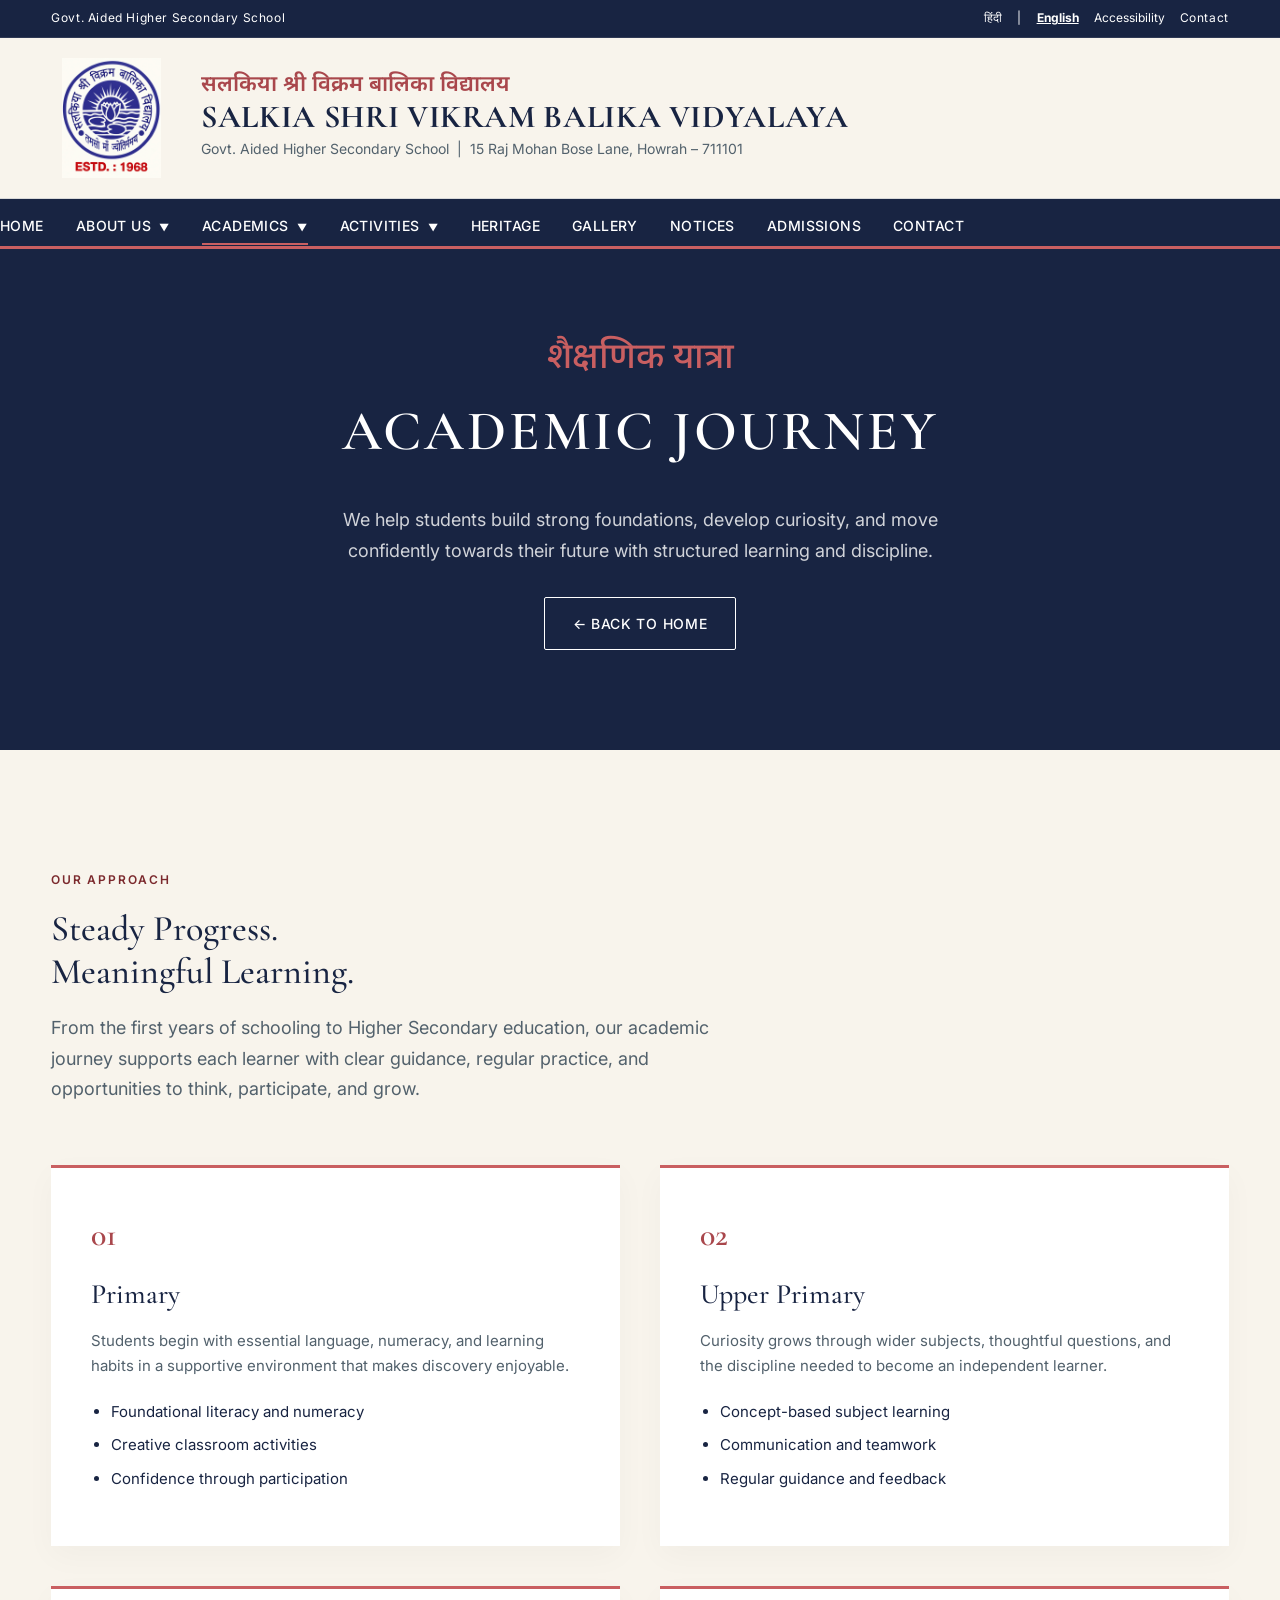
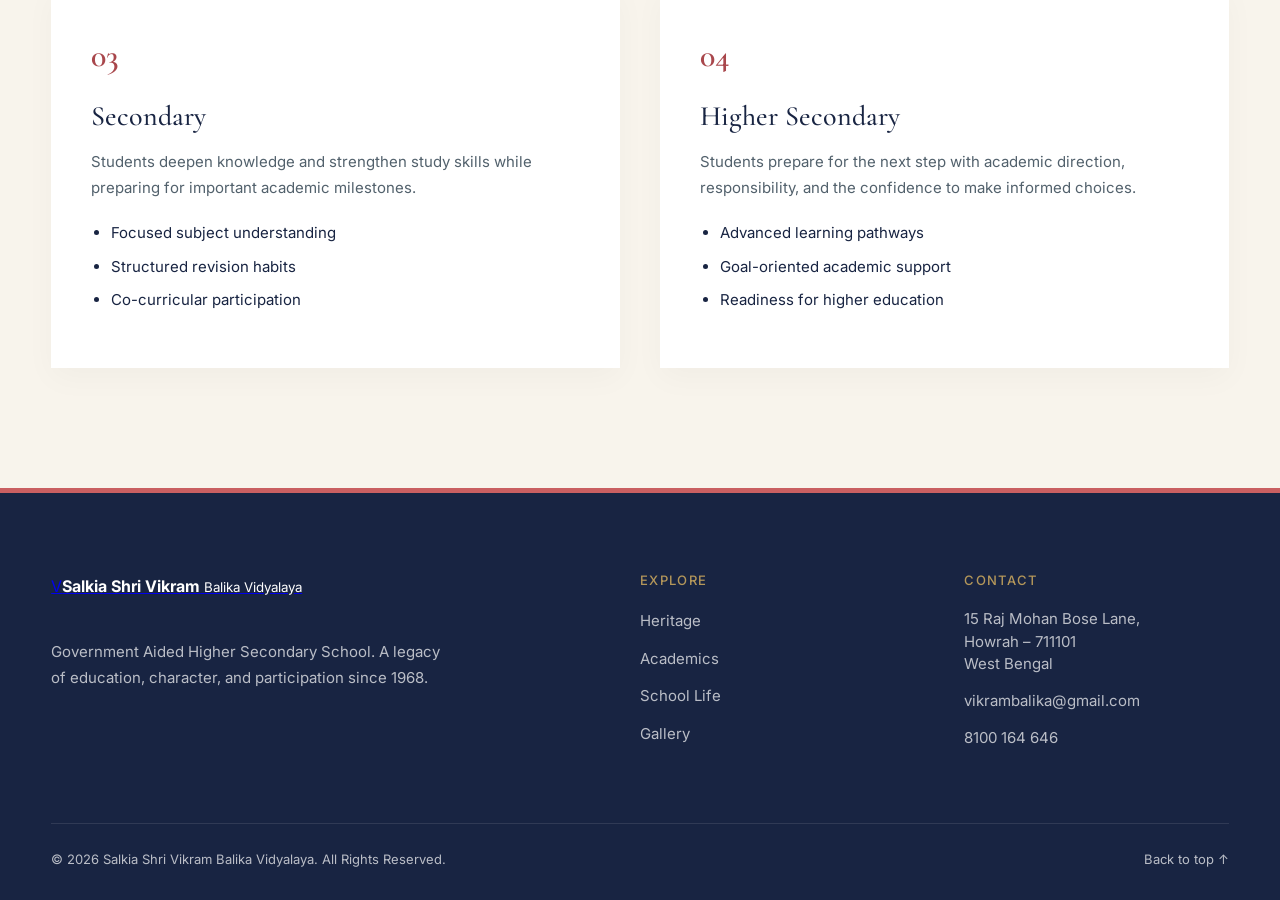
==== commit 1dc6ef6b: "feat : Enhnace the navbar of websites" ====
--- a/academics.html
+++ b/academics.html
@@ -15,7 +15,7 @@
     .academic-hero {
       background: var(--navy-deep);
       color: #fff;
-      padding: 180px 0 100px;
+      padding: 80px 0 100px;
       text-align: center;
     }
     .academic-hero .hindi { color: var(--coral); }
@@ -32,36 +32,88 @@
     
     @media (max-width: 768px) {
       .stage-grid { grid-template-columns: 1fr; }
-      .academic-hero { padding: 140px 0 80px; }
+      .academic-hero { padding: 60px 0 80px; }
     }
   </style>
 </head>
 <body id="top">
-  <div class="info-bar">
-    <div class="shell">
-      <span>Govt. Aided Higher Secondary School | Established 1968</span>
-      <a href="tel:+918100164646">Call: 8100 164 646</a>
-    </div>
-  </div>
-
-  <header class="site-header scrolled">
-    <nav class="nav shell" aria-label="Main navigation">
-      <a class="brand" href="index.html#top">
-        <span class="crest" aria-hidden="true">V</span>
-        <span class="brand-text">
-          <strong>Salkia Shri Vikram</strong>
-          <small>Balika Vidyalaya</small>
-        </span>
-      </a>
-      <button class="menu-toggle" type="button" aria-expanded="false" aria-controls="primary-menu">
-        <span></span><span></span><span></span><span class="sr-only">Menu</span>
-      </button>
-      <div class="nav-links" id="primary-menu" aria-hidden="true">
-        <a href="index.html#heritage">Heritage</a>
-        <a href="academics.html" aria-current="page" style="color:var(--coral);">Academics</a>
-        <a href="index.html#school-life">School Life</a>
-        <a href="index.html#gallery">Gallery</a>
-        <a href="index.html#contact">Contact Us</a>
+  <header class="site-header">
+    <div class="top-utility-bar">
+      <div class="shell utility-flex">
+        <div class="utility-left">
+          Govt. Aided Higher Secondary School
+        </div>
+        <div class="utility-right">
+          <button type="button" class="lang-btn" data-lang="hi" aria-label="Switch to Hindi">हिंदी</button> | 
+          <button type="button" class="lang-btn active" data-lang="en" aria-label="Switch to English">English</button>
+          
+          <div class="a11y-dropdown">
+            <button type="button" class="a11y-toggle" aria-expanded="false">Accessibility</button>
+            <div class="a11y-menu">
+              <button type="button" id="a11y-contrast">Toggle High Contrast</button>
+              <button type="button" id="a11y-text-inc">Increase Text Size</button>
+              <button type="button" id="a11y-text-dec">Decrease Text Size</button>
+            </div>
+          </div>
+          <a href="index.html#contact">Contact</a>
+        </div>
+      </div>
+    </div>
+
+    <div class="main-branding-header">
+      <div class="shell branding-flex">
+        <div class="logo-container">
+          <img src="assets/logo.jpg" alt="Salkia Shri Vikram Balika Vidyalaya Emblem" class="school-logo-img" />
+        </div>
+        <div class="branding-text">
+          <div class="school-name-hindi">सलकिया श्री विक्रम बालिका विद्यालय</div>
+          <h1 class="school-name-english">SALKIA SHRI VIKRAM BALIKA VIDYALAYA</h1>
+          <div class="school-subtitle">Govt. Aided Higher Secondary School &nbsp;|&nbsp; 15 Raj Mohan Bose Lane, Howrah – 711101</div>
+        </div>
+      </div>
+    </div>
+
+    <nav class="main-navigation" aria-label="Main navigation" id="main-nav-sticky">
+      <div class="shell nav-flex">
+        <div class="mobile-brand" aria-hidden="true">
+          <img src="assets/logo.jpg" alt="" class="mobile-logo" />
+          <span class="mobile-name">Salkia Shri Vikram</span>
+        </div>
+        <button class="menu-toggle" type="button" aria-expanded="false" aria-controls="primary-menu" aria-label="Toggle navigation">
+          <span></span><span></span><span></span>
+        </button>
+        <ul class="nav-links" id="primary-menu">
+          <li><a href="index.html#top">HOME</a></li>
+          <li class="dropdown">
+            <a href="index.html#heritage" class="dropdown-toggle" aria-haspopup="true" aria-expanded="false">ABOUT US <span class="caret">▼</span></a>
+            <ul class="dropdown-menu">
+              <li><a href="index.html#heritage">About the School</a></li>
+              <li><a href="index.html#heritage">Our Heritage</a></li>
+              <li><a href="index.html#academics">Vision & Values</a></li>
+            </ul>
+          </li>
+          <li class="dropdown">
+            <a href="#academics" class="dropdown-toggle active" aria-haspopup="true" aria-expanded="false">ACADEMICS <span class="caret">▼</span></a>
+            <ul class="dropdown-menu">
+              <li><a href="academics.html">Academic Information</a></li>
+              <li><a href="index.html#academics">Curriculum / Learning</a></li>
+              <li><a href="index.html#notices">Examination</a></li>
+            </ul>
+          </li>
+          <li class="dropdown">
+            <a href="index.html#school-life" class="dropdown-toggle" aria-haspopup="true" aria-expanded="false">ACTIVITIES <span class="caret">▼</span></a>
+            <ul class="dropdown-menu">
+              <li><a href="index.html#school-life">Cultural Activities</a></li>
+              <li><a href="index.html#school-life">Student Life</a></li>
+              <li><a href="index.html#gallery">Events</a></li>
+            </ul>
+          </li>
+          <li><a href="index.html#heritage">HERITAGE</a></li>
+          <li><a href="index.html#gallery">GALLERY</a></li>
+          <li><a href="index.html#notices">NOTICES</a></li>
+          <li><a href="index.html#contact">ADMISSIONS</a></li>
+          <li><a href="index.html#contact">CONTACT</a></li>
+        </ul>
       </div>
     </nav>
   </header>
--- a/styles.css
+++ b/styles.css
@@ -42,50 +42,69 @@
 }
 .skip-link:focus { top: 10px; }
 
-/* Info Bar */
-.info-bar {
-  height: 38px; background: var(--navy-deep); color: #fff; font-size: 12px; letter-spacing: 0.05em; display: flex; align-items: center;
-}
-.info-bar .shell { display: flex; align-items: center; justify-content: space-between; }
-.info-bar a { color: #fff; text-decoration: none; transition: 0.3s; }
-.info-bar a:hover { color: var(--coral); }
+/* Info Bar / Top Utility Bar */
+.top-utility-bar {
+  height: 38px; background: var(--navy-deep); color: #fff; font-size: 12px; letter-spacing: 0.05em; display: flex; align-items: center; border-bottom: 1px solid rgba(255,255,255,0.1);
+}
+.utility-flex { display: flex; align-items: center; justify-content: space-between; }
+.utility-right { display: flex; gap: 15px; align-items: center; }
+.utility-right a { color: #fff; text-decoration: none; transition: 0.3s; }
+.utility-right a:hover { color: var(--coral); }
 
 /* Header & Nav */
 .site-header {
-  position: absolute; z-index: 10; top: 38px; width: 100%; color: #fff; transition: 0.4s;
-  border-bottom: 1px solid rgba(255,255,255,0.1);
+  position: relative; z-index: 10; width: 100%; color: var(--navy-deep); transition: 0.4s; background: #fff;
 }
 .site-header.scrolled {
-  position: fixed; top: 0; background: rgba(24, 36, 66, 0.95); backdrop-filter: blur(10px); border-bottom: 0; box-shadow: 0 4px 20px rgba(0,0,0,0.1);
-}
-.nav { height: 96px; display: flex; align-items: center; justify-content: space-between; }
-.brand {
-  display: flex; align-items: center; gap: 14px; color: inherit; text-decoration: none;
-}
-.crest {
-  display: grid; place-items: center; width: 48px; height: 48px; font: 600 28px var(--serif); color: var(--gold-muted); border: 1px solid var(--gold-muted); border-radius: 2px;
-}
-.brand-text strong {
-  display: block; font-family: var(--serif); font-size: 22px; font-weight: 600; line-height: 1.1; letter-spacing: 0.02em;
-}
-.brand-text small {
-  display: block; font-family: var(--hindi); font-size: 13px; margin-top: 4px; color: rgba(255,255,255,0.8);
-}
-.nav-links { display: flex; align-items: center; gap: 32px; }
-.nav-links > a {
-  color: inherit; text-decoration: none; font-size: 14px; font-weight: 500; position: relative; letter-spacing: 0.03em; text-transform: uppercase;
-}
-.nav-links > a:not(.nav-contact)::after {
-  content: ""; position: absolute; bottom: -6px; left: 0; width: 0; height: 1px; background: var(--coral); transition: 0.3s;
-}
-.nav-links > a:hover::after { width: 100%; }
-.nav-contact {
-  padding: 12px 20px; border: 1px solid rgba(255,255,255,0.4); border-radius: 2px; transition: 0.3s;
-}
-.nav-contact:hover { background: #fff; color: var(--navy-deep); border-color: #fff; }
+  /* Handled by sticky nav instead */
+}
+
+/* Main Branding Header */
+.main-branding-header {
+  background: var(--ivory); padding: 20px 0; border-bottom: 1px solid var(--line);
+}
+.branding-flex { display: flex; align-items: center; gap: 30px; }
+.logo-container {
+  width: 120px; height: 120px; flex-shrink: 0; display: flex; align-items: center; justify-content: center;
+}
+.school-logo-img {
+  width: 100%; height: 100%; object-fit: contain;
+}
+.branding-text { display: flex; flex-direction: column; gap: 4px; }
+.school-name-hindi { font-family: var(--hindi); font-size: 22px; color: var(--coral-deep); font-weight: 600; line-height: 1; }
+.school-name-english { font-family: var(--serif); font-size: 32px; font-weight: 700; color: var(--navy-deep); line-height: 1; margin: 0; text-transform: uppercase; letter-spacing: 0.02em; }
+.school-subtitle { font-family: var(--sans); font-size: 14px; color: var(--text-light); }
+
+/* Main Navigation */
+.main-navigation { background: var(--navy-deep); color: #fff; height: 50px; display: flex; align-items: center; transition: 0.3s; border-bottom: 3px solid var(--coral); }
+.main-navigation.sticky { position: fixed; top: 0; left: 0; right: 0; z-index: 100; box-shadow: 0 4px 10px rgba(0,0,0,0.2); }
+.nav-flex { display: flex; justify-content: space-between; align-items: center; width: 100%; }
+.mobile-brand { display: none; align-items: center; gap: 10px; }
+.mobile-logo { width: 40px; height: 40px; object-fit: contain; }
+.mobile-name { font-family: var(--serif); font-weight: 600; font-size: 18px; color: #fff; }
+
+.nav-links { display: flex; align-items: center; gap: 32px; margin: 0; padding: 0; list-style: none; }
+.nav-links li { position: relative; }
+.nav-links a {
+  color: #fff; text-decoration: none; font-size: 14px; font-weight: 500; display: block; padding: 15px 0; position: relative; letter-spacing: 0.03em; text-transform: uppercase;
+}
+.nav-links > li > a::after {
+  content: ""; position: absolute; bottom: 8px; left: 0; width: 0; height: 2px; background: var(--coral); transition: 0.3s;
+}
+.nav-links > li > a:hover::after, .nav-links > li > a.active::after { width: 100%; }
+
+/* Dropdown */
+.dropdown-menu {
+  position: absolute; top: 100%; left: 0; background: #fff; color: var(--navy-deep); min-width: 220px; box-shadow: 0 8px 16px rgba(0,0,0,0.1); opacity: 0; visibility: hidden; transition: 0.3s; transform: translateY(10px); list-style: none; padding: 10px 0; margin: 0; z-index: 20; border-top: 3px solid var(--coral);
+}
+.dropdown:hover .dropdown-menu, .dropdown:focus-within .dropdown-menu { opacity: 1; visibility: visible; transform: none; }
+.dropdown-menu li { padding: 0; }
+.dropdown-menu a { padding: 10px 20px; color: var(--text-main); font-size: 14px; text-transform: none; display: block; }
+.dropdown-menu a:hover { background: var(--pink-soft); color: var(--coral-deep); }
+.caret { font-size: 10px; margin-left: 4px; vertical-align: middle; }
 
 .menu-toggle { display: none; background: transparent; color: #fff; border: 0; padding: 8px; cursor: pointer; }
-.menu-toggle span:not(.sr-only) { width: 26px; height: 2px; background: currentColor; display: block; margin: 6px 0; transition: 0.3s; }
+.menu-toggle span { width: 26px; height: 2px; background: currentColor; display: block; margin: 6px 0; transition: 0.3s; }
 
 /* Typography */
 h1, h2, h3, h4 { font-family: var(--serif); font-weight: 500; color: var(--navy-deep); line-height: 1.2; margin: 0 0 20px; }
@@ -126,7 +145,7 @@
   position: absolute; inset: 0; background: linear-gradient(90deg, rgba(24,36,66,0.9) 0%, rgba(24,36,66,0.6) 50%, rgba(24,36,66,0.2) 100%);
 }
 .hero-content {
-  position: relative; max-width: 1200px; padding-top: 60px;
+  position: relative; max-width: 1200px;
 }
 .hero-hindi { font-family: var(--hindi); font-size: clamp(28px, 4vw, 42px); color: var(--coral); margin: 0 0 10px; font-weight: 500; }
 .hero h1 { font-family: var(--serif); font-size: clamp(42px, 6vw, 72px); color: #fff; font-weight: 600; text-transform: uppercase; margin: 0 0 24px; letter-spacing: 0.02em; }
@@ -252,20 +271,35 @@
 }
 
 @media (max-width: 768px) {
-  .info-bar { display: none; }
-  .site-header { top: 0; background: var(--navy-deep); padding: 10px 0; }
-  .nav { height: 60px; }
-  .crest { width: 36px; height: 36px; font-size: 20px; }
-  .brand-text strong { font-size: 16px; }
-  .brand-text small { font-size: 10px; }
-  
-  .menu-toggle { display: block; z-index: 100; }
+  .top-utility-bar { display: none; }
+  .main-branding-header { padding: 15px 0; }
+  .branding-flex { flex-direction: column; text-align: center; gap: 15px; }
+  .logo-container { width: 90px; height: 90px; margin-top: 0; }
+  .school-name-english { font-size: 22px; }
+  .school-name-hindi { font-size: 18px; }
+  .school-subtitle { font-size: 12px; }
+  
+  .main-navigation { height: 60px; }
+  .mobile-brand { display: flex !important; }
+  .menu-toggle { display: block; z-index: 100; position: relative; }
+  
   .nav-links {
-    position: fixed; top: 0; left: 0; width: 100%; height: 100vh; background: var(--navy-deep); padding: 100px 30px 40px;
-    flex-direction: column; align-items: flex-start; gap: 24px; transform: translateX(100%); transition: 0.4s ease-in-out;
+    position: fixed; top: 0; right: 0; width: 85%; max-width: 350px; height: 100vh; background: var(--navy-deep); padding: 80px 30px 40px;
+    flex-direction: column; align-items: flex-start; gap: 0; transform: translateX(100%); transition: 0.4s ease-in-out;
+    box-shadow: -10px 0 30px rgba(0,0,0,0.5); overflow-y: auto;
   }
-  .nav-links.open { transform: none; }
-  .nav-links > a { font-size: 20px; }
+  .nav-links.open { transform: translateX(0); }
+  .nav-links li { width: 100%; border-bottom: 1px solid rgba(255,255,255,0.1); }
+  .nav-links a { font-size: 16px; padding: 15px 0; width: 100%; }
+  .dropdown-menu { position: static; box-shadow: none; opacity: 1; visibility: visible; transform: none; display: none; border: none; padding: 0 0 15px 15px; background: transparent; }
+  .dropdown.open .dropdown-menu { display: block; }
+  .dropdown-menu a { color: rgba(255,255,255,0.8); padding: 8px 0; font-size: 14px; }
+  .dropdown-menu a:hover { background: transparent; color: var(--coral); }
+  .dropdown > a { display: flex; justify-content: space-between; align-items: center; }
+  .caret { font-size: 14px; transition: 0.3s; }
+  .dropdown.open .caret { transform: rotate(180deg); }
+  
+  .site-header.scrolled { top: 0; position: absolute; } /* Disable old logic */
   
   .hero h1 { font-size: clamp(32px, 8vw, 42px); }
   .hero-hindi { font-size: 24px; }
@@ -279,3 +313,40 @@
   .lightbox { padding: 20px; }
   .lightbox-close { top: 20px; right: 20px; width: 40px; height: 40px; font-size: 20px; }
 }
+
+/* Utility buttons */
+:root { --text-scale: 1; }
+html { font-size: calc(16px * var(--text-scale)); }
+
+.utility-right button { background: none; border: none; color: inherit; cursor: pointer; font: inherit; padding: 0; }
+.utility-right button:hover { color: var(--coral); }
+.utility-right button.active { font-weight: 700; text-decoration: underline; }
+
+.a11y-dropdown { position: relative; display: inline-block; }
+.a11y-menu { position: absolute; top: 100%; right: 0; background: #fff; color: var(--navy-deep); min-width: 180px; padding: 10px; display: none; box-shadow: 0 4px 10px rgba(0,0,0,0.2); z-index: 100; border-top: 3px solid var(--coral); }
+.a11y-toggle[aria-expanded="true"] + .a11y-menu { display: flex; flex-direction: column; gap: 5px; }
+.a11y-menu button { color: var(--text-main); text-align: left; padding: 8px 12px; width: 100%; transition: 0.2s; font-size: 14px; }
+.a11y-menu button:hover { background: var(--pink-soft); color: var(--coral-deep); }
+
+/* Language Toggle Logic */
+body[data-lang="hi"] .english:not(.school-name-english):not(.brand-text strong) { display: none !important; }
+body[data-lang="en"] .hindi:not(.school-name-hindi):not(.brand-text small) { display: none !important; }
+
+/* High Contrast Mode */
+body.high-contrast {
+  --ivory: #000; --pink-soft: #111; --navy: #000; --navy-deep: #000; --coral: #ffea00; --coral-deep: #ffea00;
+  --text-main: #fff; --text-light: #ddd; --maroon: #ffea00; --line: rgba(255,255,255,0.2);
+  background: #000; color: #fff;
+}
+body.high-contrast .site-header, body.high-contrast .main-branding-header, body.high-contrast .dropdown-menu { background: #000; color: #fff; border-color: #fff; }
+body.high-contrast .school-name-english, body.high-contrast .school-name-hindi, body.high-contrast .school-subtitle { color: #fff; }
+body.high-contrast a, body.high-contrast button { color: #ffea00; }
+body.high-contrast .nav-links > li > a { color: #fff; }
+body.high-contrast .nav-links > li > a:hover { color: #ffea00; }
+body.high-contrast .school-logo-img { filter: grayscale(1) brightness(1.5); }
+body.high-contrast .button-coral { background: #000; color: #ffea00; border: 2px solid #ffea00; }
+body.high-contrast .button-outline, body.high-contrast .button-outline-light { border-color: #ffea00; color: #ffea00; }
+body.high-contrast .hero-image, body.high-contrast .life-side-img img, body.high-contrast .life-feature img, body.high-contrast .heritage-image img { filter: grayscale(1); }
+body.high-contrast .a11y-menu { background: #000; border: 1px solid #ffea00; }
+body.high-contrast .a11y-menu button { color: #fff; }
+body.high-contrast .a11y-menu button:hover { background: #222; color: #ffea00; }
